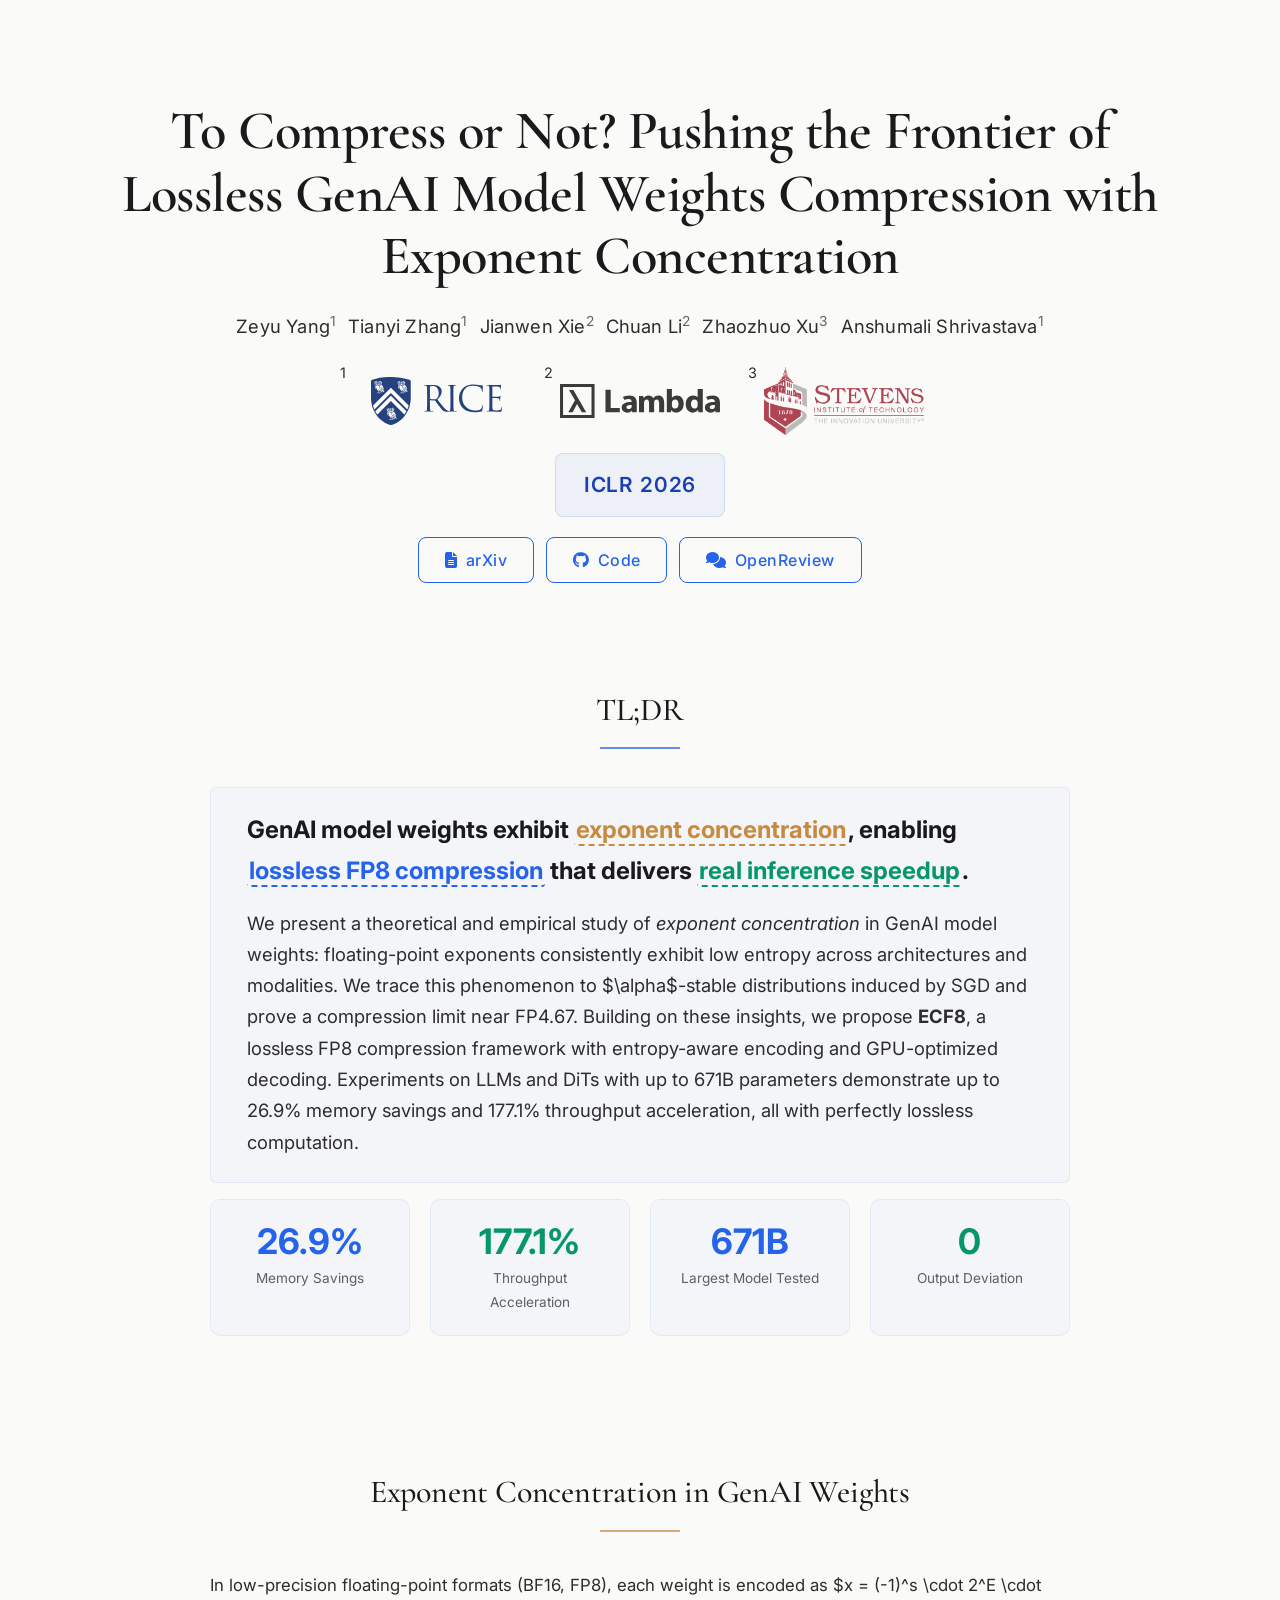
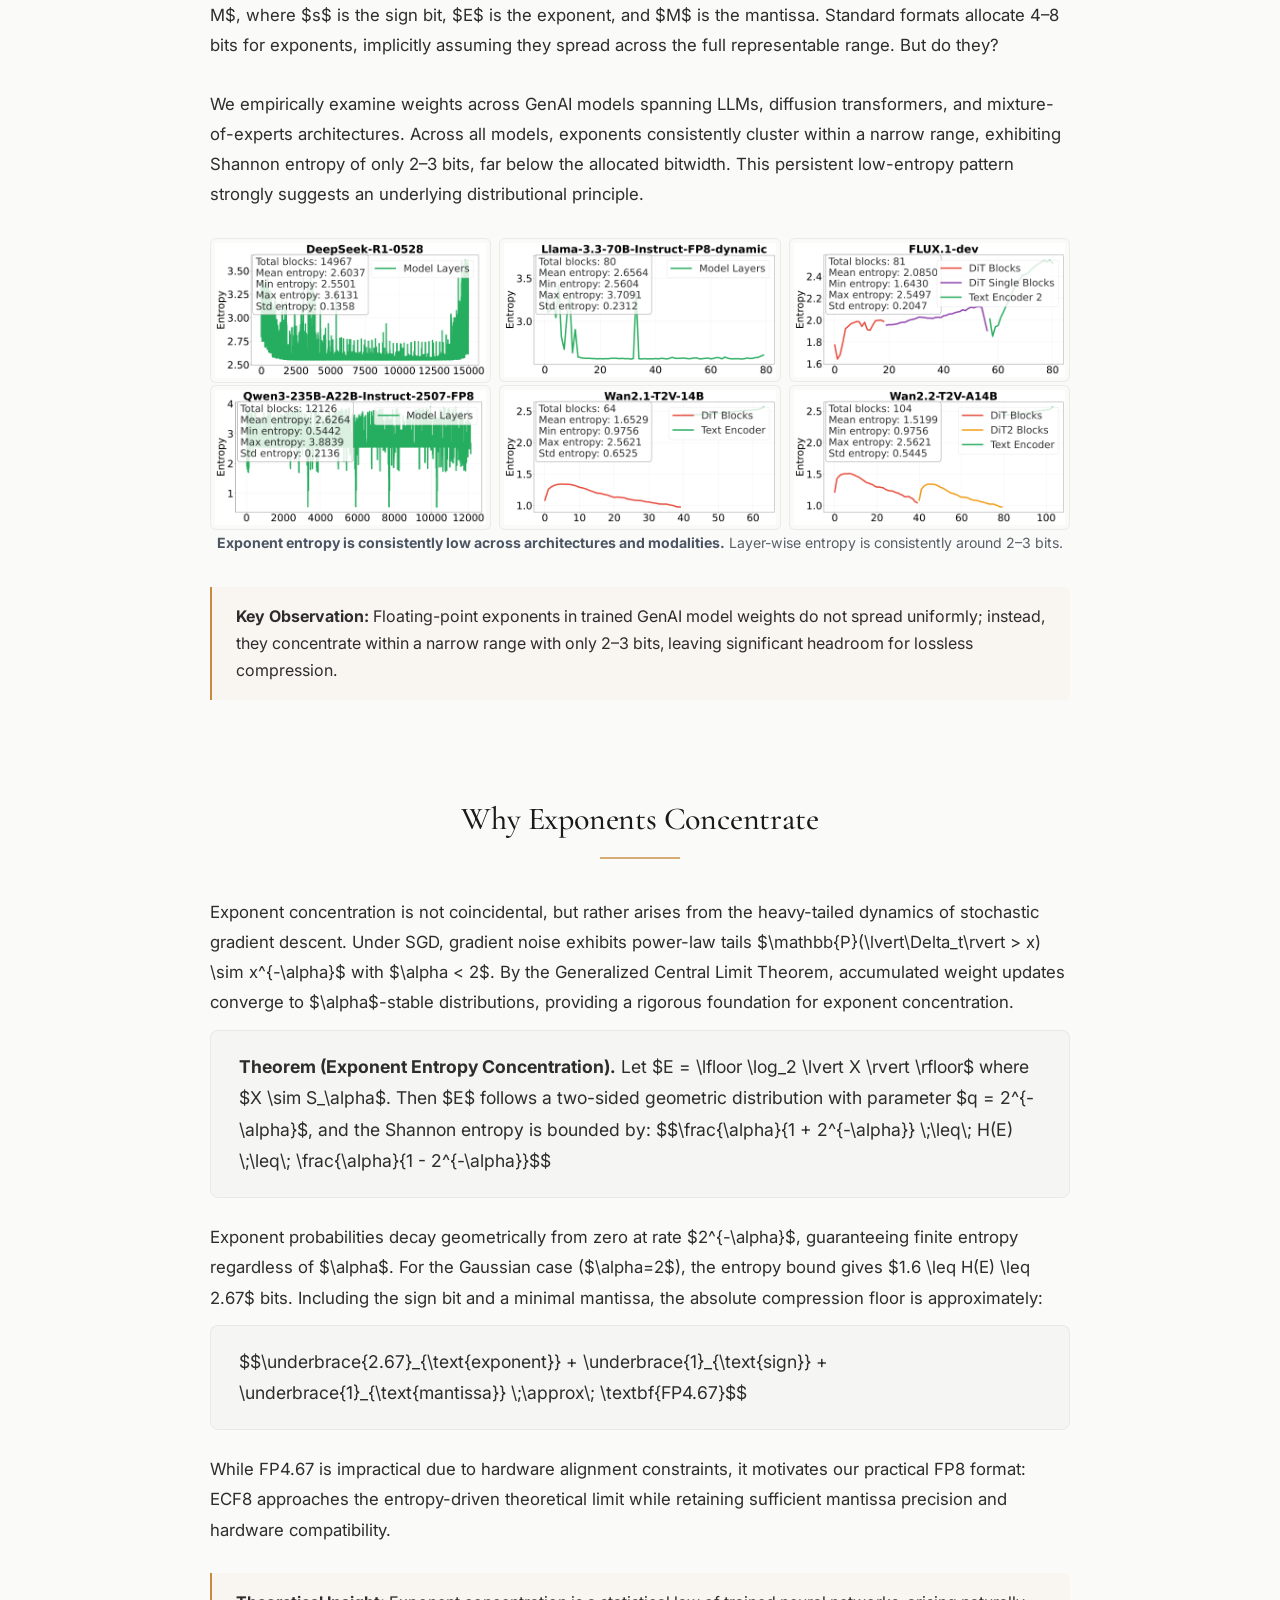
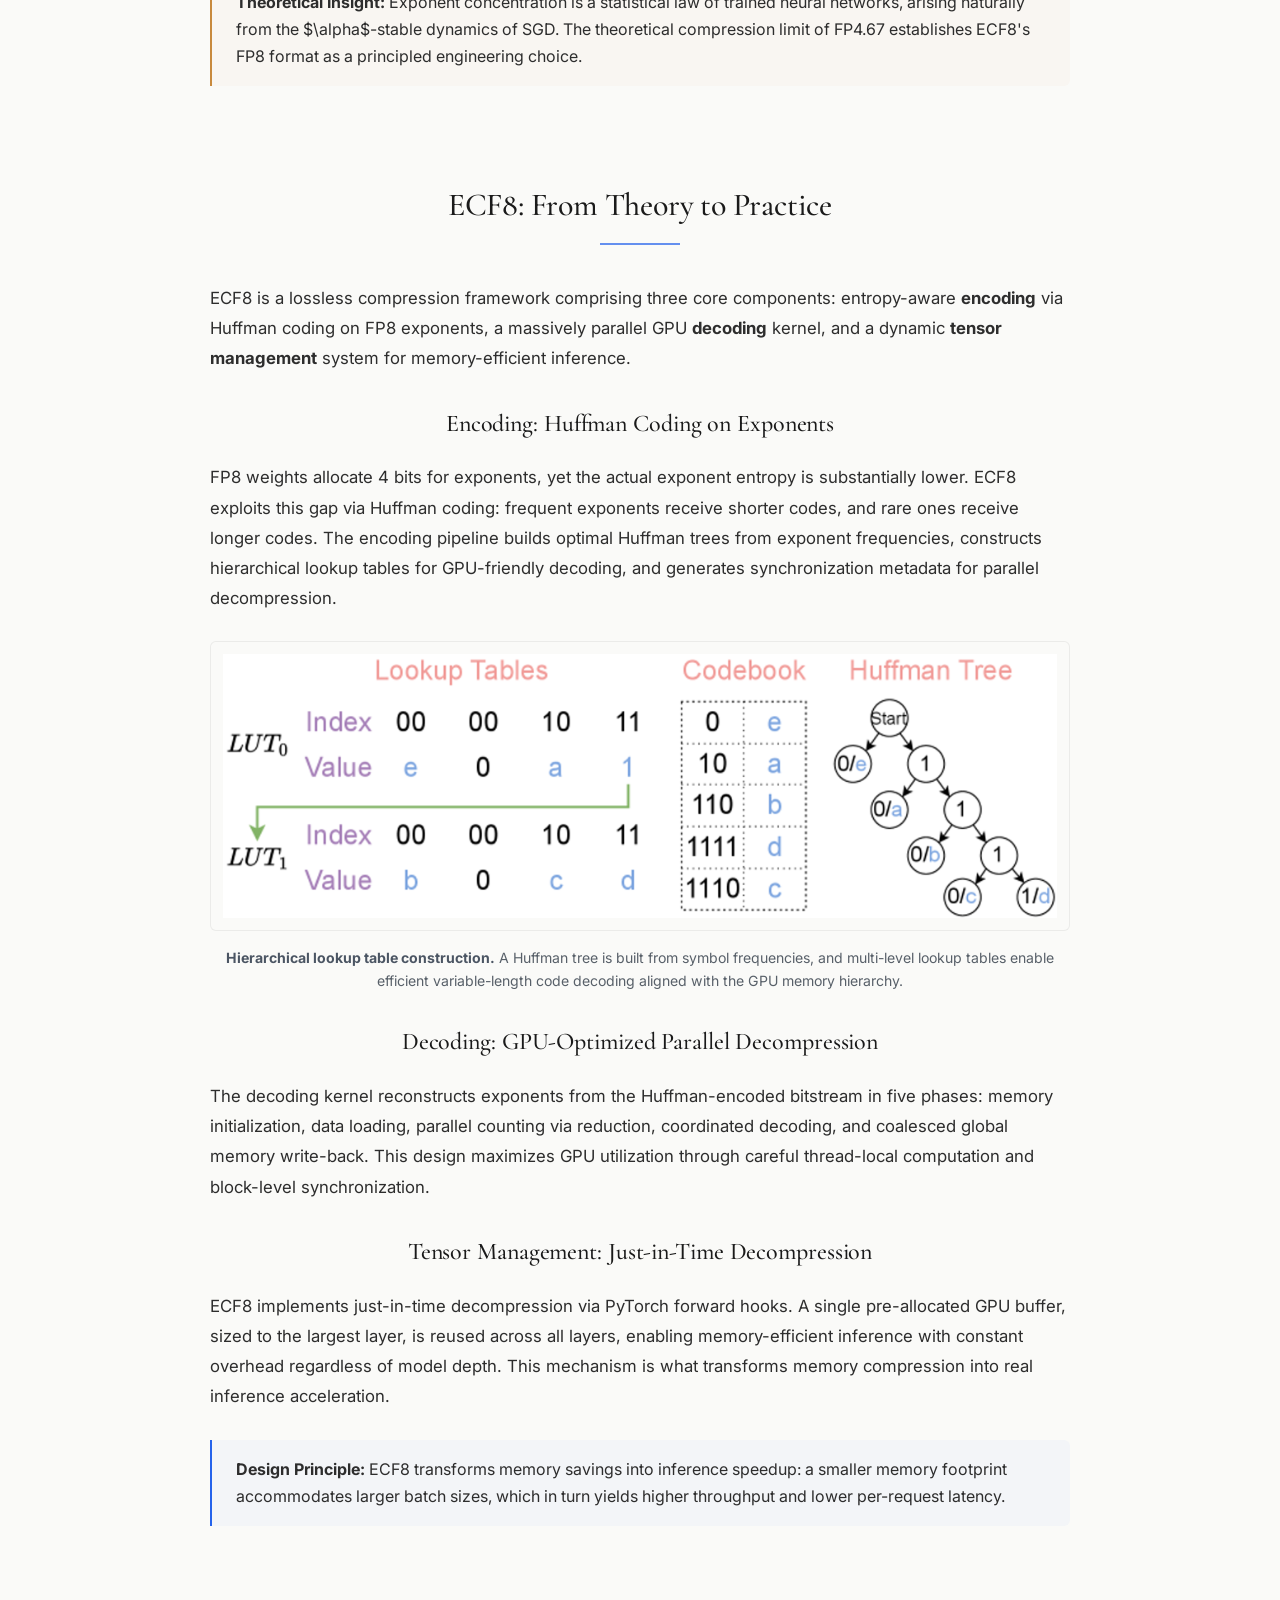
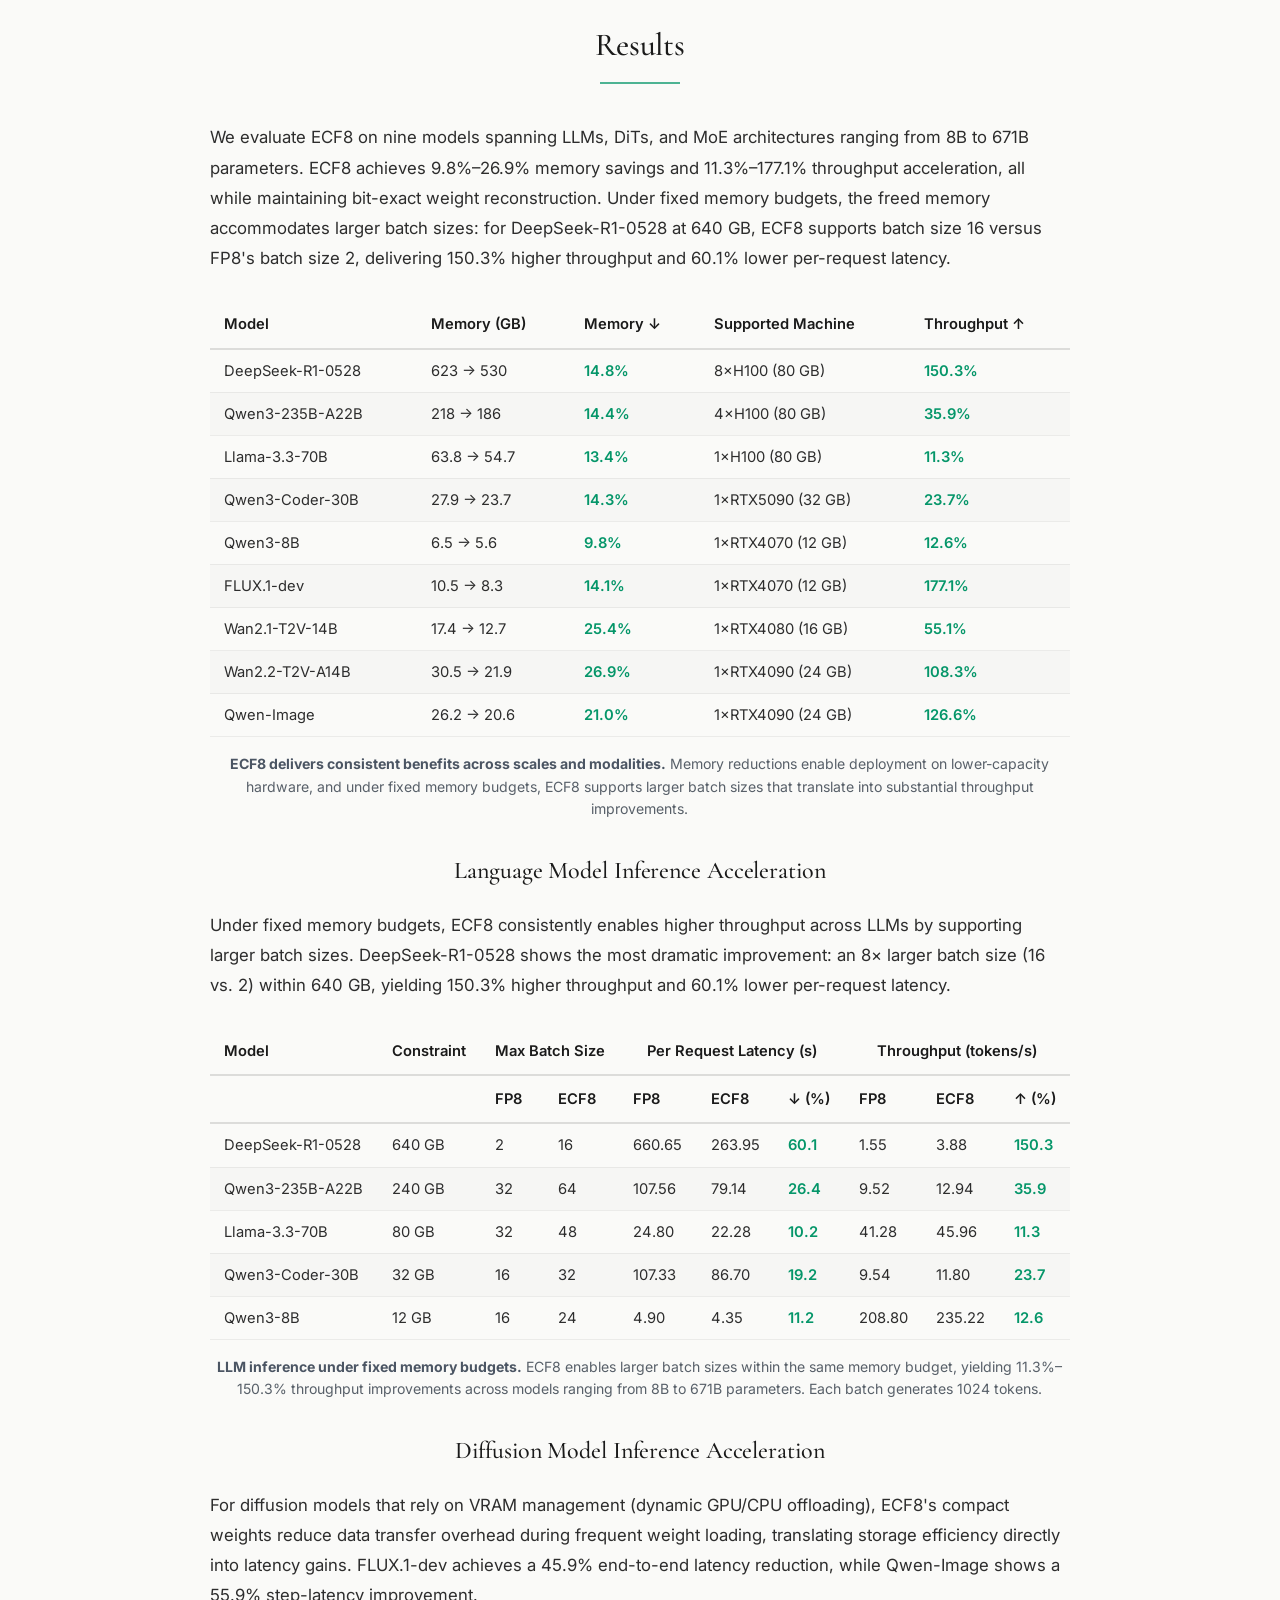
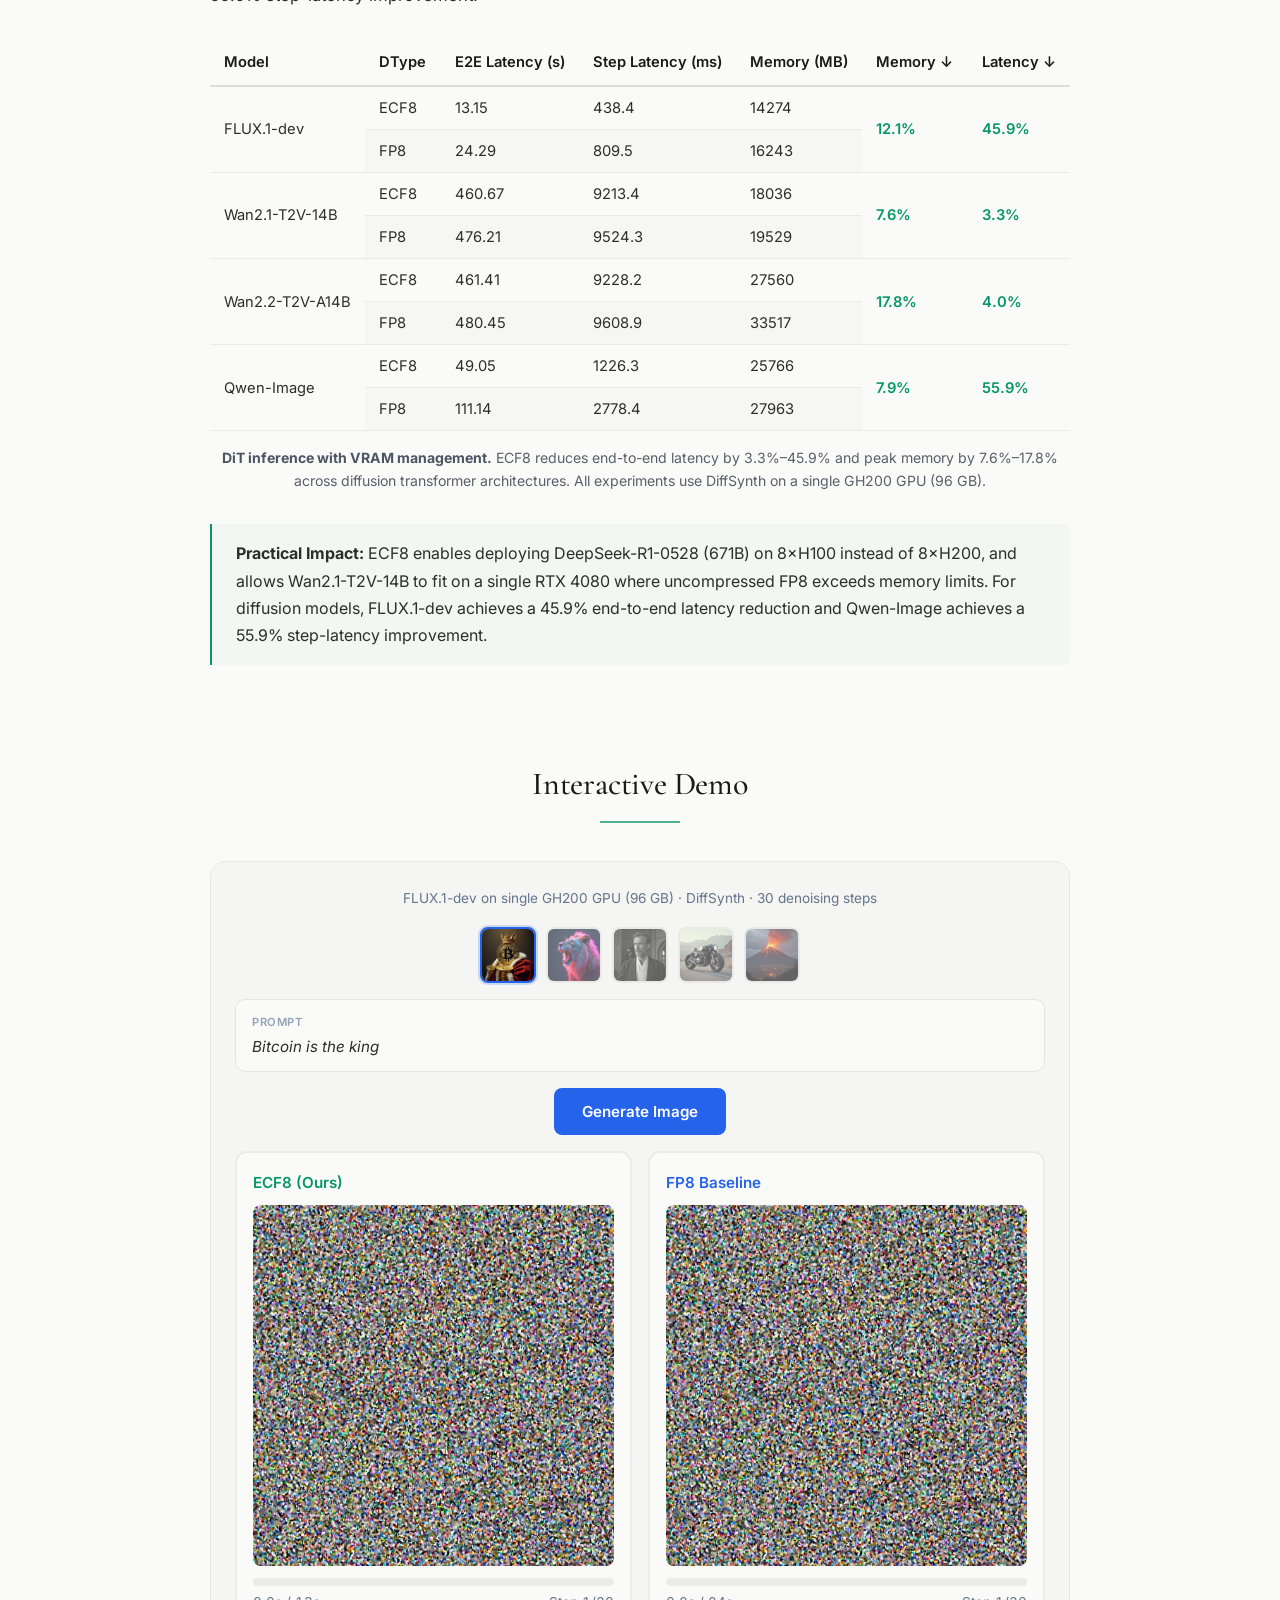
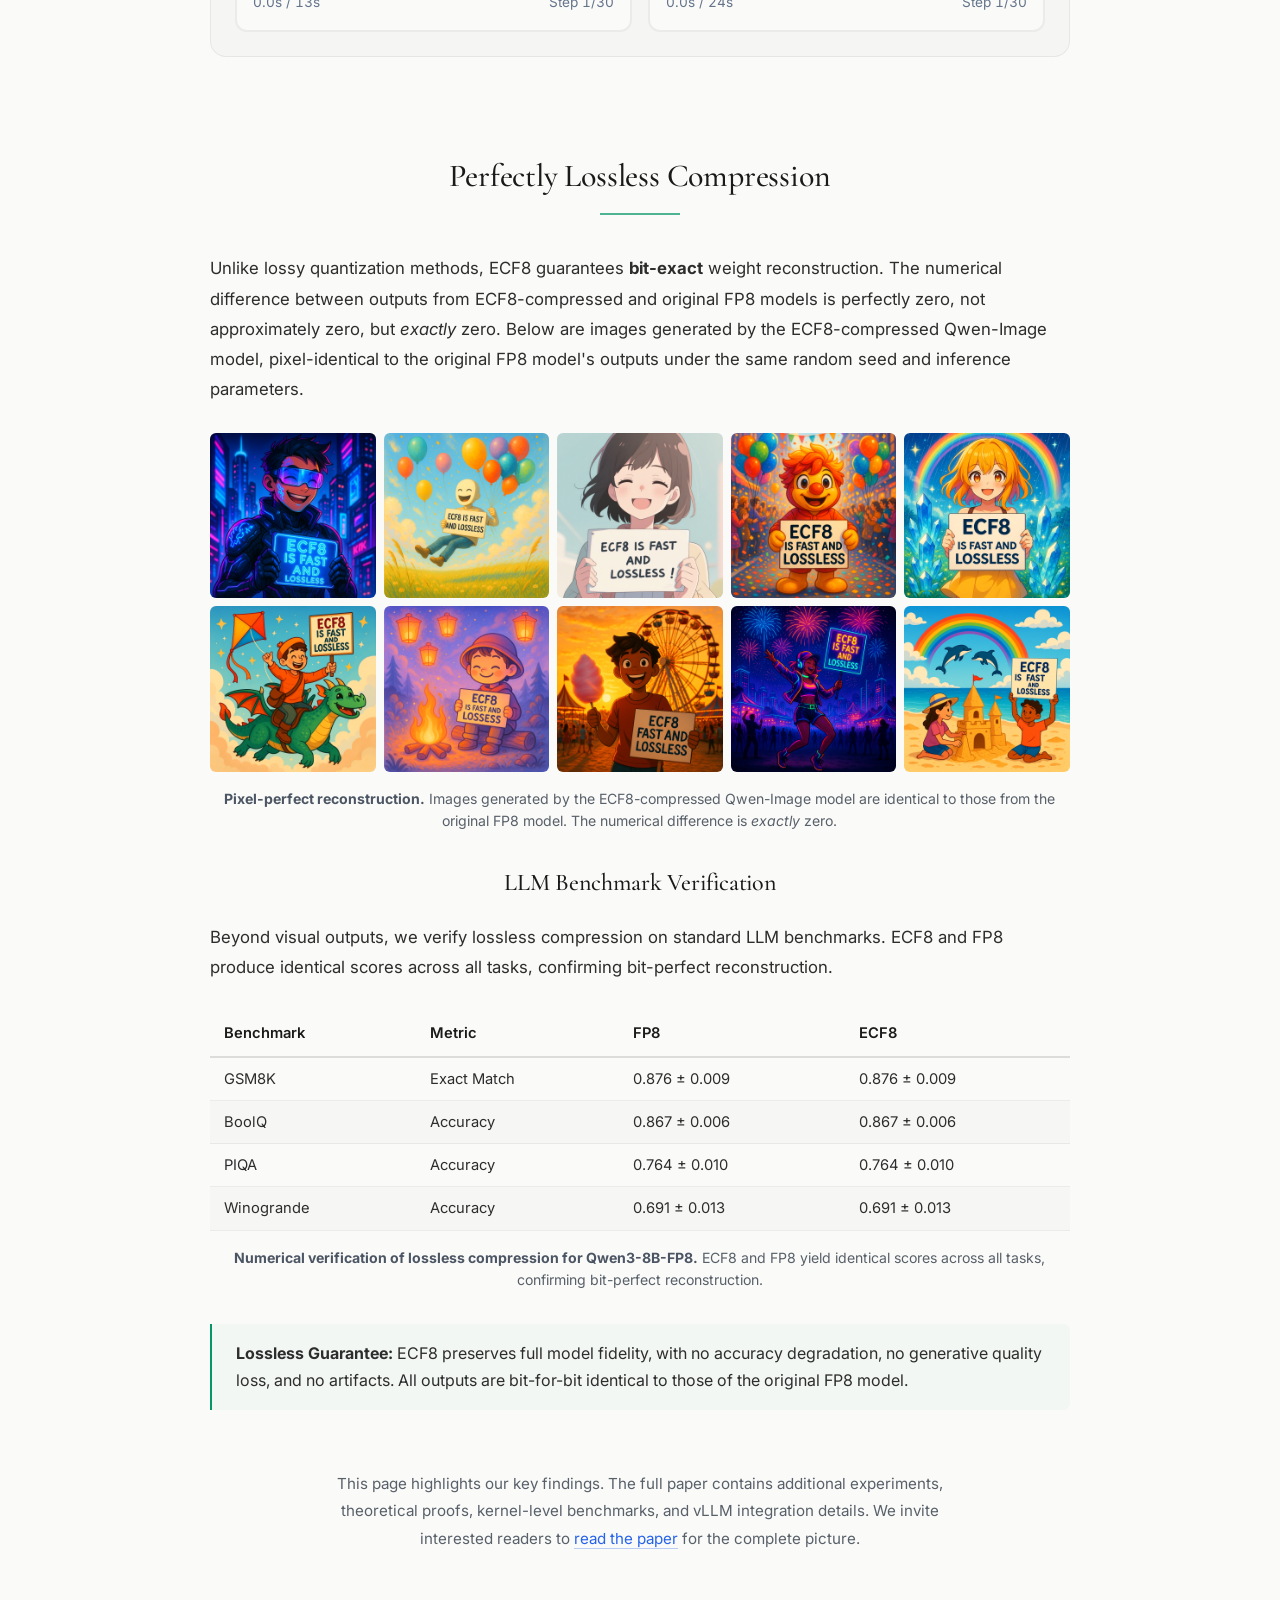
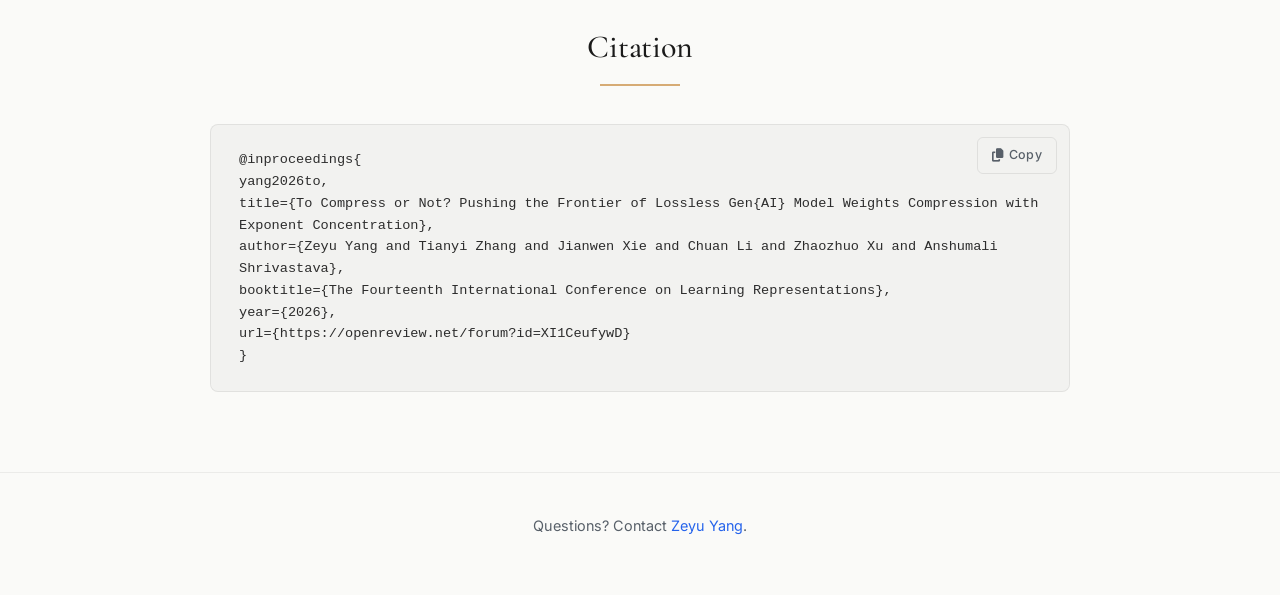
==== docs/index.html @ 2e3abb61 "pages: move site to /docs for branch-based GitHub Pages deploy GitHub Actions is disabled on this ac" ====
<!DOCTYPE html>
<html lang="en">
<head>
    <meta charset="UTF-8">
    <meta name="viewport" content="width=device-width, initial-scale=1.0">
    <meta property="og:title" content="To Compress or Not? Pushing the Frontier of Lossless GenAI Model Weights Compression with Exponent Concentration" />
    <meta property="og:description" content="Up to 26.9% memory savings and 177.1% throughput acceleration for GenAI models with perfectly lossless FP8 compression." />
    <meta name="description" content="ECF8 exploits exponent concentration in trained model weights to achieve lossless FP8 compression with significant memory savings and inference acceleration.">
    <title>To Compress or Not? Pushing the Frontier of Lossless GenAI Model Weights Compression with Exponent Concentration</title>
    <!-- Bootstrap CSS -->
    <link href="https://cdnjs.cloudflare.com/ajax/libs/bootstrap/5.3.2/css/bootstrap.min.css" rel="stylesheet">
    <!-- Font Awesome -->
    <link href="https://cdnjs.cloudflare.com/ajax/libs/font-awesome/6.4.2/css/all.min.css" rel="stylesheet">
    <!-- Google Fonts -->
    <link href="https://fonts.googleapis.com/css2?family=Inter:wght@300;400;500;600;700&family=Cormorant+Garamond:wght@400;500;600;700&display=swap" rel="stylesheet">
    <!-- KaTeX for math rendering -->
    <link rel="stylesheet" href="https://cdnjs.cloudflare.com/ajax/libs/KaTeX/0.16.9/katex.min.css">
    <script src="https://cdnjs.cloudflare.com/ajax/libs/KaTeX/0.16.9/katex.min.js"></script>
    <script src="https://cdnjs.cloudflare.com/ajax/libs/KaTeX/0.16.9/contrib/auto-render.min.js"></script>
    <script>
    document.addEventListener("DOMContentLoaded", function() {
        renderMathInElement(document.body, {
            delimiters: [
                {left: "$$", right: "$$", display: true},
                {left: "\\[", right: "\\]", display: true},
                {left: "$", right: "$", display: false},
                {left: "\\(", right: "\\)", display: false}
            ],
            throwOnError: false,
            strict: false,
            trust: true
        });
    });
    </script>
    <!-- Consolidated CSS -->
    <link href="styles.css" rel="stylesheet">
</head>
<body>

    <!-- Header Section -->
    <header class="header-section" id="overview">
        <div class="container">
            <div class="row">
                <div class="col-lg-11 mx-auto text-center">
                    <h1 class="paper-title">To Compress or Not? Pushing the Frontier of Lossless GenAI Model Weights Compression with Exponent Concentration</h1>
                    <div class="author-line">
                        <span><a href="https://zeyuyang8.github.io/" class="author-link">Zeyu Yang<sup>1</sup></a></span>
                        <span><span class="author-link">Tianyi Zhang<sup>1</sup></span></span>
                        <span><span class="author-link">Jianwen Xie<sup>2</sup></span></span>
                        <span><span class="author-link">Chuan Li<sup>2</sup></span></span>
                        <span><span class="author-link">Zhaozhuo Xu<sup>3</sup></span></span>
                        <span><span class="author-link">Anshumali Shrivastava<sup>1</sup></span></span>
                    </div>

                    <div class="institution-logos">
                        <div class="institution-logo-wrapper">
                            <img src="assets/logos/rice.svg" alt="Rice University" class="institution-logo">
                            <sup>1</sup>
                        </div>
                        <div class="institution-logo-wrapper">
                            <img src="assets/logos/lambda.svg" alt="Lambda" class="institution-logo">
                            <sup>2</sup>
                        </div>
                        <div class="institution-logo-wrapper">
                            <img src="assets/logos/stevens.png" alt="Stevens Institute of Technology" class="institution-logo institution-logo--tall">
                            <sup>3</sup>
                        </div>
                    </div>

                    <div class="venue-badge">ICLR 2026</div>

                    <div class="paper-btn-wrapper">
                        <a href="https://arxiv.org/abs/2510.02676" class="btn paper-btn paper-btn--outline"><i class="fas fa-file-alt me-2"></i>arXiv</a>
                        <a href="https://github.com/zeyuyang8/ecf8" class="btn paper-btn paper-btn--outline"><i class="fab fa-github me-2"></i>Code</a>
                        <a href="https://openreview.net/forum?id=XI1CeufywD" class="btn paper-btn paper-btn--outline"><i class="fas fa-comments me-2"></i>OpenReview</a>
                    </div>
                </div>
            </div>
        </div>
    </header>

    <!-- Main Content -->
    <main class="container">
        <!-- TL;DR Section -->
        <section class="row sec-teal" id="tldr">
            <div class="col-lg-11 mx-auto">
                <h2 class="section-title section-title--flush">TL;DR</h2>
                <div class="tldr-box rounded mb-3">
                    <p class="tldr-headline mb-3">
                        GenAI model weights exhibit
                        <span class="tldr-keyword" data-color="secondary">exponent concentration<span class="keyword-tooltip">Floating-point exponents in trained model weights cluster within a narrow range with only 2&ndash;3 bits, far below the 4&ndash;8 bits allocated by standard formats.</span></span>,
                        enabling
                        <span class="tldr-keyword" data-color="primary">lossless FP8 compression<span class="keyword-tooltip">ECF8 applies Huffman coding to low-entropy exponents with GPU-optimized decoding, achieving bit-exact weight reconstruction with zero quality degradation.</span></span>
                        that delivers
                        <span class="tldr-keyword" data-color="accent">real inference speedup<span class="keyword-tooltip">Up to 26.9% memory savings free GPU memory for larger batch sizes, yielding up to 177.1% throughput acceleration on models with up to 671B parameters.</span></span>.
                    </p>
                    <p class="tldr-abstract mb-0">We present a theoretical and empirical study of <em>exponent concentration</em> in GenAI model weights: floating-point exponents consistently exhibit low entropy across architectures and modalities. We trace this phenomenon to $\alpha$-stable distributions induced by SGD and prove a compression limit near FP4.67. Building on these insights, we propose <strong>ECF8</strong>, a lossless FP8 compression framework with entropy-aware encoding and GPU-optimized decoding. Experiments on LLMs and DiTs with up to 671B parameters demonstrate up to 26.9% memory savings and 177.1% throughput acceleration, all with perfectly lossless computation.</p>
                </div>

                <!-- Key metrics -->
                <div class="metrics-row">
                    <div class="metric-card">
                        <div class="metric-value">26.9%</div>
                        <div class="metric-label">Memory Savings</div>
                    </div>
                    <div class="metric-card">
                        <div class="metric-value metric-value--accent">177.1%</div>
                        <div class="metric-label">Throughput Acceleration</div>
                    </div>
                    <div class="metric-card">
                        <div class="metric-value">671B</div>
                        <div class="metric-label">Largest Model Tested</div>
                    </div>
                    <div class="metric-card">
                        <div class="metric-value metric-value--accent">0</div>
                        <div class="metric-label">Output Deviation</div>
                    </div>
                </div>
            </div>
        </section>

        <!-- Sticky Section Navigation -->
        <nav id="section-nav" class="section-nav">
            <div class="nav-mobile-header">
                <button class="nav-hamburger" id="nav-hamburger" aria-label="Toggle navigation">
                    <span></span><span></span><span></span>
                </button>
                <span class="nav-mobile-title">ECF8</span>
            </div>
            <div class="section-nav-inner">
                <a class="section-nav-link nav-top-link" data-section="overview"><i class="fas fa-arrow-up nav-top-icon"></i> Top</a>
                <span class="section-nav-sep">&middot;</span>
                <a class="section-nav-link nav-color-gold" data-section="sec-phenomenon">Phenomenon</a>
                <span class="section-nav-sep">&middot;</span>
                <a class="section-nav-link nav-color-gold" data-section="sec-theory">Theory</a>
                <span class="section-nav-sep">&middot;</span>
                <a class="section-nav-link nav-color-teal" data-section="sec-method">Method</a>
                <span class="section-nav-sep">&middot;</span>
                <a class="section-nav-link nav-color-blue" data-section="sec-results">Results</a>
                <span class="section-nav-sep">&middot;</span>
                <a class="section-nav-link nav-color-blue" data-section="sec-demo">Demo</a>
                <span class="section-nav-sep">&middot;</span>
                <a class="section-nav-link nav-color-blue" data-section="sec-lossless">Lossless</a>
            </div>
        </nav>

        <div class="sidebar-content-area">

            <!-- Section 1: Exponent Concentration Phenomenon -->
            <section id="sec-phenomenon" class="sec-gold">
                <div class="row">
                    <div class="col-lg-11 mx-auto">
                        <h2 class="section-title">Exponent Concentration in GenAI Weights</h2>

                        <p class="body-text">
                            In low-precision floating-point formats (BF16, FP8), each weight is encoded as $x = (-1)^s \cdot 2^E \cdot M$, where $s$ is the sign bit, $E$ is the exponent, and $M$ is the mantissa. Standard formats allocate 4&ndash;8 bits for exponents, implicitly assuming they spread across the full representable range. But do they?
                        </p>

                        <p class="body-text">
                            We empirically examine weights across GenAI models spanning LLMs, diffusion transformers, and mixture-of-experts architectures. Across all models, exponents consistently cluster within a narrow range, exhibiting Shannon entropy of only 2&ndash;3 bits, far below the allocated bitwidth. This persistent low-entropy pattern strongly suggests an underlying distributional principle.
                        </p>

                        <div class="section-figure-row section-figure--wide section-figure--framed tight">
                            <div class="section-figure-col">
                                <img src="assets/figures/entropy_dsr1.png" alt="Entropy analysis for DeepSeek-R1" loading="lazy">
                            </div>
                            <div class="section-figure-col">
                                <img src="assets/figures/entropy_llama3.3.png" alt="Entropy analysis for Llama 3.3" loading="lazy">
                            </div>
                            <div class="section-figure-col">
                                <img src="assets/figures/entropy_flux.png" alt="Entropy analysis for FLUX.1" loading="lazy">
                            </div>
                        </div>
                        <div class="section-figure-row section-figure--wide section-figure--framed tight">
                            <div class="section-figure-col">
                                <img src="assets/figures/entropy_qwen3-235b.png" alt="Entropy analysis for Qwen3-235B" loading="lazy">
                            </div>
                            <div class="section-figure-col">
                                <img src="assets/figures/entropy_wan2.1.png" alt="Entropy analysis for Wan2.1" loading="lazy">
                            </div>
                            <div class="section-figure-col">
                                <img src="assets/figures/entropy_wan2.2.png" alt="Entropy analysis for Wan2.2" loading="lazy">
                            </div>
                        </div>
                        <p class="section-caption">
                            <strong>Exponent entropy is consistently low across architectures and modalities.</strong> Layer-wise entropy is consistently around 2&ndash;3 bits.
                        </p>

                        <div class="callout callout--gold">
                            <p>
                                <strong>Key Observation:</strong> Floating-point exponents in trained GenAI model weights do not spread uniformly; instead, they concentrate within a narrow range with only 2&ndash;3 bits, leaving significant headroom for lossless compression.
                            </p>
                        </div>
                    </div>
                </div>
            </section>

            <hr class="section-divider">

            <!-- Section 2: Theoretical Foundation -->
            <section id="sec-theory" class="sec-gold">
                <div class="row">
                    <div class="col-lg-11 mx-auto">
                        <h2 class="section-title">Why Exponents Concentrate</h2>

                        <p class="body-text">
                            Exponent concentration is not coincidental, but rather arises from the heavy-tailed dynamics of stochastic gradient descent. Under SGD, gradient noise exhibits power-law tails $\mathbb{P}(\lvert\Delta_t\rvert > x) \sim x^{-\alpha}$ with $\alpha < 2$. By the Generalized Central Limit Theorem, accumulated weight updates converge to $\alpha$-stable distributions, providing a rigorous foundation for exponent concentration.
                        </p>

                        <div class="math-block"><strong>Theorem (Exponent Entropy Concentration).</strong> Let $E = \lfloor \log_2 \lvert X \rvert \rfloor$ where $X \sim S_\alpha$. Then $E$ follows a two-sided geometric distribution with parameter $q = 2^{-\alpha}$, and the Shannon entropy is bounded by:
                            $$\frac{\alpha}{1 + 2^{-\alpha}} \;\leq\; H(E) \;\leq\; \frac{\alpha}{1 - 2^{-\alpha}}$$
                        </div>

                        <p class="body-text">
                            Exponent probabilities decay geometrically from zero at rate $2^{-\alpha}$, guaranteeing finite entropy regardless of $\alpha$. For the Gaussian case ($\alpha=2$), the entropy bound gives $1.6 \leq H(E) \leq 2.67$ bits. Including the sign bit and a minimal mantissa, the absolute compression floor is approximately:
                        </p>

                        <div class="math-block">
                            $$\underbrace{2.67}_{\text{exponent}} + \underbrace{1}_{\text{sign}} + \underbrace{1}_{\text{mantissa}} \;\approx\; \textbf{FP4.67}$$
                        </div>

                        <p class="body-text">
                            While FP4.67 is impractical due to hardware alignment constraints, it motivates our practical FP8 format: ECF8 approaches the entropy-driven theoretical limit while retaining sufficient mantissa precision and hardware compatibility.
                        </p>

                        <div class="callout callout--gold">
                            <p>
                                <strong>Theoretical Insight:</strong> Exponent concentration is a statistical law of trained neural networks, arising naturally from the $\alpha$-stable dynamics of SGD. The theoretical compression limit of FP4.67 establishes ECF8's FP8 format as a principled engineering choice.
                            </p>
                        </div>
                    </div>
                </div>
            </section>

            <hr class="section-divider">

            <!-- Section 3: ECF8 Method -->
            <section id="sec-method" class="sec-teal">
                <div class="row">
                    <div class="col-lg-11 mx-auto">
                        <h2 class="section-title">ECF8: From Theory to Practice</h2>

                        <p class="body-text">
                            ECF8 is a lossless compression framework comprising three core components: entropy-aware <strong>encoding</strong> via Huffman coding on FP8 exponents, a massively parallel GPU <strong>decoding</strong> kernel, and a dynamic <strong>tensor management</strong> system for memory-efficient inference.
                        </p>

                        <h3 class="subsection-title">Encoding: Huffman Coding on Exponents</h3>

                        <p class="body-text">
                            FP8 weights allocate 4 bits for exponents, yet the actual exponent entropy is substantially lower. ECF8 exploits this gap via Huffman coding: frequent exponents receive shorter codes, and rare ones receive longer codes. The encoding pipeline builds optimal Huffman trees from exponent frequencies, constructs hierarchical lookup tables for GPU-friendly decoding, and generates synchronization metadata for parallel decompression.
                        </p>

                        <div class="section-figure section-figure--wide section-figure--framed">
                            <img src="assets/figures/lookup_table.png" alt="Hierarchical lookup table construction for Huffman decoding" loading="lazy">
                        </div>
                        <p class="section-caption">
                            <strong>Hierarchical lookup table construction.</strong> A Huffman tree is built from symbol frequencies, and multi-level lookup tables enable efficient variable-length code decoding aligned with the GPU memory hierarchy.
                        </p>

                        <h3 class="subsection-title">Decoding: GPU-Optimized Parallel Decompression</h3>

                        <p class="body-text">
                            The decoding kernel reconstructs exponents from the Huffman-encoded bitstream in five phases: memory initialization, data loading, parallel counting via reduction, coordinated decoding, and coalesced global memory write-back. This design maximizes GPU utilization through careful thread-local computation and block-level synchronization.
                        </p>

                        <h3 class="subsection-title">Tensor Management: Just-in-Time Decompression</h3>

                        <p class="body-text">
                            ECF8 implements just-in-time decompression via PyTorch forward hooks. A single pre-allocated GPU buffer, sized to the largest layer, is reused across all layers, enabling memory-efficient inference with constant overhead regardless of model depth. This mechanism is what transforms memory compression into real inference acceleration.
                        </p>

                        <div class="callout callout--teal">
                            <p>
                                <strong>Design Principle:</strong> ECF8 transforms memory savings into inference speedup: a smaller memory footprint accommodates larger batch sizes, which in turn yields higher throughput and lower per-request latency.
                            </p>
                        </div>
                    </div>
                </div>
            </section>

            <hr class="section-divider">

            <!-- Section 4: Results -->
            <section id="sec-results" class="sec-blue">
                <div class="row">
                    <div class="col-lg-11 mx-auto">
                        <h2 class="section-title">Results</h2>

                        <p class="body-text">
                            We evaluate ECF8 on nine models spanning LLMs, DiTs, and MoE architectures ranging from 8B to 671B parameters. ECF8 achieves 9.8%&ndash;26.9% memory savings and 11.3%&ndash;177.1% throughput acceleration, all while maintaining bit-exact weight reconstruction. Under fixed memory budgets, the freed memory accommodates larger batch sizes: for DeepSeek-R1-0528 at 640 GB, ECF8 supports batch size 16 versus FP8's batch size 2, delivering 150.3% higher throughput and 60.1% lower per-request latency.
                        </p>

                        <div class="results-table-wrapper">
                            <table class="results-table">
                                <thead>
                                    <tr>
                                        <th>Model</th>
                                        <th>Memory (GB)</th>
                                        <th>Memory &darr;</th>
                                        <th>Supported Machine</th>
                                        <th>Throughput &uarr;</th>
                                    </tr>
                                </thead>
                                <tbody>
                                    <tr>
                                        <td>DeepSeek-R1-0528</td>
                                        <td>623 &rarr; 530</td>
                                        <td class="highlight-cell">14.8%</td>
                                        <td>8&times;H100 (80 GB)</td>
                                        <td class="highlight-cell">150.3%</td>
                                    </tr>
                                    <tr>
                                        <td>Qwen3-235B-A22B</td>
                                        <td>218 &rarr; 186</td>
                                        <td class="highlight-cell">14.4%</td>
                                        <td>4&times;H100 (80 GB)</td>
                                        <td class="highlight-cell">35.9%</td>
                                    </tr>
                                    <tr>
                                        <td>Llama-3.3-70B</td>
                                        <td>63.8 &rarr; 54.7</td>
                                        <td class="highlight-cell">13.4%</td>
                                        <td>1&times;H100 (80 GB)</td>
                                        <td class="highlight-cell">11.3%</td>
                                    </tr>
                                    <tr>
                                        <td>Qwen3-Coder-30B</td>
                                        <td>27.9 &rarr; 23.7</td>
                                        <td class="highlight-cell">14.3%</td>
                                        <td>1&times;RTX5090 (32 GB)</td>
                                        <td class="highlight-cell">23.7%</td>
                                    </tr>
                                    <tr>
                                        <td>Qwen3-8B</td>
                                        <td>6.5 &rarr; 5.6</td>
                                        <td class="highlight-cell">9.8%</td>
                                        <td>1&times;RTX4070 (12 GB)</td>
                                        <td class="highlight-cell">12.6%</td>
                                    </tr>
                                    <tr>
                                        <td>FLUX.1-dev</td>
                                        <td>10.5 &rarr; 8.3</td>
                                        <td class="highlight-cell">14.1%</td>
                                        <td>1&times;RTX4070 (12 GB)</td>
                                        <td class="highlight-cell">177.1%</td>
                                    </tr>
                                    <tr>
                                        <td>Wan2.1-T2V-14B</td>
                                        <td>17.4 &rarr; 12.7</td>
                                        <td class="highlight-cell">25.4%</td>
                                        <td>1&times;RTX4080 (16 GB)</td>
                                        <td class="highlight-cell">55.1%</td>
                                    </tr>
                                    <tr>
                                        <td>Wan2.2-T2V-A14B</td>
                                        <td>30.5 &rarr; 21.9</td>
                                        <td class="highlight-cell">26.9%</td>
                                        <td>1&times;RTX4090 (24 GB)</td>
                                        <td class="highlight-cell">108.3%</td>
                                    </tr>
                                    <tr>
                                        <td>Qwen-Image</td>
                                        <td>26.2 &rarr; 20.6</td>
                                        <td class="highlight-cell">21.0%</td>
                                        <td>1&times;RTX4090 (24 GB)</td>
                                        <td class="highlight-cell">126.6%</td>
                                    </tr>
                                </tbody>
                            </table>
                        </div>
                        <p class="section-caption">
                            <strong>ECF8 delivers consistent benefits across scales and modalities.</strong> Memory reductions enable deployment on lower-capacity hardware, and under fixed memory budgets, ECF8 supports larger batch sizes that translate into substantial throughput improvements.
                        </p>

                        <h3 class="subsection-title">Language Model Inference Acceleration</h3>

                        <p class="body-text">
                            Under fixed memory budgets, ECF8 consistently enables higher throughput across LLMs by supporting larger batch sizes. DeepSeek-R1-0528 shows the most dramatic improvement: an 8&times; larger batch size (16 vs. 2) within 640 GB, yielding 150.3% higher throughput and 60.1% lower per-request latency.
                        </p>

                        <div class="results-table-wrapper">
                            <table class="results-table">
                                <thead>
                                    <tr>
                                        <th>Model</th>
                                        <th>Constraint</th>
                                        <th colspan="2" class="text-center">Max Batch Size</th>
                                        <th colspan="3" class="text-center">Per Request Latency (s)</th>
                                        <th colspan="3" class="text-center">Throughput (tokens/s)</th>
                                    </tr>
                                    <tr>
                                        <th></th>
                                        <th></th>
                                        <th>FP8</th>
                                        <th>ECF8</th>
                                        <th>FP8</th>
                                        <th>ECF8</th>
                                        <th>&darr; (%)</th>
                                        <th>FP8</th>
                                        <th>ECF8</th>
                                        <th>&uarr; (%)</th>
                                    </tr>
                                </thead>
                                <tbody>
                                    <tr>
                                        <td>DeepSeek-R1-0528</td>
                                        <td>640 GB</td>
                                        <td>2</td>
                                        <td>16</td>
                                        <td>660.65</td>
                                        <td>263.95</td>
                                        <td class="highlight-cell">60.1</td>
                                        <td>1.55</td>
                                        <td>3.88</td>
                                        <td class="highlight-cell">150.3</td>
                                    </tr>
                                    <tr>
                                        <td>Qwen3-235B-A22B</td>
                                        <td>240 GB</td>
                                        <td>32</td>
                                        <td>64</td>
                                        <td>107.56</td>
                                        <td>79.14</td>
                                        <td class="highlight-cell">26.4</td>
                                        <td>9.52</td>
                                        <td>12.94</td>
                                        <td class="highlight-cell">35.9</td>
                                    </tr>
                                    <tr>
                                        <td>Llama-3.3-70B</td>
                                        <td>80 GB</td>
                                        <td>32</td>
                                        <td>48</td>
                                        <td>24.80</td>
                                        <td>22.28</td>
                                        <td class="highlight-cell">10.2</td>
                                        <td>41.28</td>
                                        <td>45.96</td>
                                        <td class="highlight-cell">11.3</td>
                                    </tr>
                                    <tr>
                                        <td>Qwen3-Coder-30B</td>
                                        <td>32 GB</td>
                                        <td>16</td>
                                        <td>32</td>
                                        <td>107.33</td>
                                        <td>86.70</td>
                                        <td class="highlight-cell">19.2</td>
                                        <td>9.54</td>
                                        <td>11.80</td>
                                        <td class="highlight-cell">23.7</td>
                                    </tr>
                                    <tr>
                                        <td>Qwen3-8B</td>
                                        <td>12 GB</td>
                                        <td>16</td>
                                        <td>24</td>
                                        <td>4.90</td>
                                        <td>4.35</td>
                                        <td class="highlight-cell">11.2</td>
                                        <td>208.80</td>
                                        <td>235.22</td>
                                        <td class="highlight-cell">12.6</td>
                                    </tr>
                                </tbody>
                            </table>
                        </div>
                        <p class="section-caption">
                            <strong>LLM inference under fixed memory budgets.</strong> ECF8 enables larger batch sizes within the same memory budget, yielding 11.3%&ndash;150.3% throughput improvements across models ranging from 8B to 671B parameters. Each batch generates 1024 tokens.
                        </p>

                        <h3 class="subsection-title">Diffusion Model Inference Acceleration</h3>

                        <p class="body-text">
                            For diffusion models that rely on VRAM management (dynamic GPU/CPU offloading), ECF8's compact weights reduce data transfer overhead during frequent weight loading, translating storage efficiency directly into latency gains. FLUX.1-dev achieves a 45.9% end-to-end latency reduction, while Qwen-Image shows a 55.9% step-latency improvement.
                        </p>

                        <div class="results-table-wrapper">
                            <table class="results-table">
                                <thead>
                                    <tr>
                                        <th>Model</th>
                                        <th>DType</th>
                                        <th>E2E Latency (s)</th>
                                        <th>Step Latency (ms)</th>
                                        <th>Memory (MB)</th>
                                        <th>Memory &darr;</th>
                                        <th>Latency &darr;</th>
                                    </tr>
                                </thead>
                                <tbody>
                                    <tr>
                                        <td rowspan="2">FLUX.1-dev</td>
                                        <td>ECF8</td>
                                        <td>13.15</td>
                                        <td>438.4</td>
                                        <td>14274</td>
                                        <td class="highlight-cell" rowspan="2">12.1%</td>
                                        <td class="highlight-cell" rowspan="2">45.9%</td>
                                    </tr>
                                    <tr>
                                        <td>FP8</td>
                                        <td>24.29</td>
                                        <td>809.5</td>
                                        <td>16243</td>
                                    </tr>
                                    <tr>
                                        <td rowspan="2">Wan2.1-T2V-14B</td>
                                        <td>ECF8</td>
                                        <td>460.67</td>
                                        <td>9213.4</td>
                                        <td>18036</td>
                                        <td class="highlight-cell" rowspan="2">7.6%</td>
                                        <td class="highlight-cell" rowspan="2">3.3%</td>
                                    </tr>
                                    <tr>
                                        <td>FP8</td>
                                        <td>476.21</td>
                                        <td>9524.3</td>
                                        <td>19529</td>
                                    </tr>
                                    <tr>
                                        <td rowspan="2">Wan2.2-T2V-A14B</td>
                                        <td>ECF8</td>
                                        <td>461.41</td>
                                        <td>9228.2</td>
                                        <td>27560</td>
                                        <td class="highlight-cell" rowspan="2">17.8%</td>
                                        <td class="highlight-cell" rowspan="2">4.0%</td>
                                    </tr>
                                    <tr>
                                        <td>FP8</td>
                                        <td>480.45</td>
                                        <td>9608.9</td>
                                        <td>33517</td>
                                    </tr>
                                    <tr>
                                        <td rowspan="2">Qwen-Image</td>
                                        <td>ECF8</td>
                                        <td>49.05</td>
                                        <td>1226.3</td>
                                        <td>25766</td>
                                        <td class="highlight-cell" rowspan="2">7.9%</td>
                                        <td class="highlight-cell" rowspan="2">55.9%</td>
                                    </tr>
                                    <tr>
                                        <td>FP8</td>
                                        <td>111.14</td>
                                        <td>2778.4</td>
                                        <td>27963</td>
                                    </tr>
                                </tbody>
                            </table>
                        </div>
                        <p class="section-caption">
                            <strong>DiT inference with VRAM management.</strong> ECF8 reduces end-to-end latency by 3.3%&ndash;45.9% and peak memory by 7.6%&ndash;17.8% across diffusion transformer architectures. All experiments use DiffSynth on a single GH200 GPU (96 GB).
                        </p>

                        <div class="callout callout--blue">
                            <p>
                                <strong>Practical Impact:</strong> ECF8 enables deploying DeepSeek-R1-0528 (671B) on 8&times;H100 instead of 8&times;H200, and allows Wan2.1-T2V-14B to fit on a single RTX 4080 where uncompressed FP8 exceeds memory limits. For diffusion models, FLUX.1-dev achieves a 45.9% end-to-end latency reduction and Qwen-Image achieves a 55.9% step-latency improvement.
                            </p>
                        </div>
                    </div>
                </div>
            </section>

            <hr class="section-divider">

            <!-- Section 5: Interactive Demo -->
            <section id="sec-demo" class="sec-blue">
                <div class="row">
                    <div class="col-lg-11 mx-auto">
                        <h2 class="section-title">Interactive Demo</h2>
                        <div class="ecf8-demo-wrapper">
                            <div class="ecf8-demo-header">
                                <p class="ecf8-demo-subtitle">FLUX.1-dev on single GH200 GPU (96 GB) &middot; DiffSynth &middot; 30 denoising steps</p>
                                <div class="ecf8-thumb-row">
                                    <img class="ecf8-thumb active" src="assets/figures/seed2025-original/0.png" data-idx="0" alt="Sample 1">
                                    <img class="ecf8-thumb" src="assets/figures/seed2025-original/1.png" data-idx="1" alt="Sample 2">
                                    <img class="ecf8-thumb" src="assets/figures/seed2025-original/2.png" data-idx="2" alt="Sample 3">
                                    <img class="ecf8-thumb" src="assets/figures/seed2025-original/3.png" data-idx="3" alt="Sample 4">
                                    <img class="ecf8-thumb" src="assets/figures/seed2025-original/4.png" data-idx="4" alt="Sample 5">
                                </div>
                            </div>

                            <!-- Prompt display -->
                            <div class="ecf8-prompt-display">
                                <span class="ecf8-prompt-label">Prompt</span>
                                <p class="ecf8-prompt-text" id="ecf8-prompt-text">Bitcoin is the king</p>
                            </div>

                            <!-- Generate button -->
                            <div class="ecf8-generate-row">
                                <button class="ecf8-demo-btn" id="ecf8GenBtn">Generate Image</button>
                            </div>

                            <!-- Side-by-side panels -->
                            <div class="ecf8-panels">
                                <div class="ecf8-panel" id="ecf8-panel-ecf8">
                                    <div class="ecf8-panel-header">
                                        <span class="ecf8-panel-label ecf8">ECF8 (Ours)</span>
                                        <span class="ecf8-badge ecf8" id="ecf8-badge-ecf8">13s</span>
                                    </div>
                                    <div class="ecf8-image-box">
                                        <video class="ecf8-denoise-frame" id="ecf8-frame-ecf8"
                                               muted playsinline preload="auto" aria-label="ECF8 denoising">
                                            <source src="assets/figures/seed2025-original/sample_0.mp4" type="video/mp4">
                                            <source src="assets/figures/seed2025-original/sample_0.webm" type="video/webm">
                                        </video>
                                    </div>
                                    <div class="ecf8-progress-wrap">
                                        <div class="ecf8-progress-bar-bg"><div class="ecf8-progress-bar ecf8" id="ecf8-bar-ecf8"></div></div>
                                        <div class="ecf8-progress-info"><span id="ecf8-time-ecf8">0.0s / 13s</span><span id="ecf8-step-ecf8">Step 1/30</span></div>
                                    </div>
                                </div>
                                <div class="ecf8-panel" id="ecf8-panel-fp8">
                                    <div class="ecf8-panel-header">
                                        <span class="ecf8-panel-label fp8">FP8 Baseline</span>
                                        <span class="ecf8-badge fp8" id="ecf8-badge-fp8">24s</span>
                                    </div>
                                    <div class="ecf8-image-box">
                                        <video class="ecf8-denoise-frame" id="ecf8-frame-fp8"
                                               muted playsinline preload="auto" aria-label="FP8 denoising">
                                            <source src="assets/figures/seed2025-original/sample_0.mp4" type="video/mp4">
                                            <source src="assets/figures/seed2025-original/sample_0.webm" type="video/webm">
                                        </video>
                                    </div>
                                    <div class="ecf8-progress-wrap">
                                        <div class="ecf8-progress-bar-bg"><div class="ecf8-progress-bar fp8" id="ecf8-bar-fp8"></div></div>
                                        <div class="ecf8-progress-info"><span id="ecf8-time-fp8">0.0s / 24s</span><span id="ecf8-step-fp8">Step 1/30</span></div>
                                    </div>
                                </div>
                            </div>

                            <div class="ecf8-result-banner" id="ecf8-result"><strong>Pixel-identical outputs.</strong> ECF8 finished in 13s, <strong>45.9% faster</strong> than FP8 (24s), with bit-for-bit identical results.</div>
                        </div>
                    </div>
                </div>
            </section>

            <hr class="section-divider">

            <!-- Section 6: Lossless Verification -->
            <section id="sec-lossless" class="sec-blue">
                <div class="row">
                    <div class="col-lg-11 mx-auto">
                        <h2 class="section-title">Perfectly Lossless Compression</h2>

                        <p class="body-text">
                            Unlike lossy quantization methods, ECF8 guarantees <strong>bit-exact</strong> weight reconstruction. The numerical difference between outputs from ECF8-compressed and original FP8 models is perfectly zero, not approximately zero, but <em>exactly</em> zero. Below are images generated by the ECF8-compressed Qwen-Image model, pixel-identical to the original FP8 model's outputs under the same random seed and inference parameters.
                        </p>

                        <!--
                            Qwen-Image gallery: 10 images at 768x768 (downscaled
                            from 1328x1328). See docs/assets/README.md for
                            the `sips` command used to regenerate them.
                        -->
                        <div class="image-grid">
                            <img src="assets/figures/qwen_image_0.png" alt="ECF8 Qwen-Image sample 1" loading="lazy">
                            <img src="assets/figures/qwen_image_1.png" alt="ECF8 Qwen-Image sample 2" loading="lazy">
                            <img src="assets/figures/qwen_image_2.png" alt="ECF8 Qwen-Image sample 3" loading="lazy">
                            <img src="assets/figures/qwen_image_3.png" alt="ECF8 Qwen-Image sample 4" loading="lazy">
                            <img src="assets/figures/qwen_image_4.png" alt="ECF8 Qwen-Image sample 5" loading="lazy">
                            <img src="assets/figures/qwen_image_5.png" alt="ECF8 Qwen-Image sample 6" loading="lazy">
                            <img src="assets/figures/qwen_image_6.png" alt="ECF8 Qwen-Image sample 7" loading="lazy">
                            <img src="assets/figures/qwen_image_7.png" alt="ECF8 Qwen-Image sample 8" loading="lazy">
                            <img src="assets/figures/qwen_image_8.png" alt="ECF8 Qwen-Image sample 9" loading="lazy">
                            <img src="assets/figures/qwen_image_9.png" alt="ECF8 Qwen-Image sample 10" loading="lazy">
                        </div>
                        <p class="section-caption">
                            <strong>Pixel-perfect reconstruction.</strong> Images generated by the ECF8-compressed Qwen-Image model are identical to those from the original FP8 model. The numerical difference is <em>exactly</em> zero.
                        </p>

                        <h3 class="subsection-title">LLM Benchmark Verification</h3>

                        <p class="body-text">
                            Beyond visual outputs, we verify lossless compression on standard LLM benchmarks. ECF8 and FP8 produce identical scores across all tasks, confirming bit-perfect reconstruction.
                        </p>

                        <div class="results-table-wrapper">
                            <table class="results-table">
                                <thead>
                                    <tr>
                                        <th>Benchmark</th>
                                        <th>Metric</th>
                                        <th>FP8</th>
                                        <th>ECF8</th>
                                    </tr>
                                </thead>
                                <tbody>
                                    <tr>
                                        <td>GSM8K</td>
                                        <td>Exact Match</td>
                                        <td>0.876 &pm; 0.009</td>
                                        <td>0.876 &pm; 0.009</td>
                                    </tr>
                                    <tr>
                                        <td>BoolQ</td>
                                        <td>Accuracy</td>
                                        <td>0.867 &pm; 0.006</td>
                                        <td>0.867 &pm; 0.006</td>
                                    </tr>
                                    <tr>
                                        <td>PIQA</td>
                                        <td>Accuracy</td>
                                        <td>0.764 &pm; 0.010</td>
                                        <td>0.764 &pm; 0.010</td>
                                    </tr>
                                    <tr>
                                        <td>Winogrande</td>
                                        <td>Accuracy</td>
                                        <td>0.691 &pm; 0.013</td>
                                        <td>0.691 &pm; 0.013</td>
                                    </tr>
                                </tbody>
                            </table>
                        </div>
                        <p class="section-caption">
                            <strong>Numerical verification of lossless compression for Qwen3-8B-FP8.</strong> ECF8 and FP8 yield identical scores across all tasks, confirming bit-perfect reconstruction.
                        </p>

                        <div class="callout callout--blue">
                            <p>
                                <strong>Lossless Guarantee:</strong> ECF8 preserves full model fidelity, with no accuracy degradation, no generative quality loss, and no artifacts. All outputs are bit-for-bit identical to those of the original FP8 model.
                            </p>
                        </div>
                    </div>
                </div>
            </section>

            <!-- Invitation to the full paper -->
            <p class="paper-invite">
                This page highlights our key findings. The full paper contains additional experiments, theoretical proofs, kernel-level benchmarks, and vLLM integration details. We invite interested readers to <a href="https://arxiv.org/abs/2510.02676">read the paper</a> for the complete picture.
            </p>

            <!-- Citation Section -->
            <section id="citation" class="mt-2">
                <div class="row">
                    <div class="col-lg-11 mx-auto">
                        <h2 class="section-title">Citation</h2>
                        <div class="citation-block">
                            <button class="copy-citation-btn" onclick="copyCitation(this)" title="Copy to clipboard">
                                <i class="fas fa-copy"></i><span>Copy</span>
                            </button>
                            <pre><code>@inproceedings{
yang2026to,
title={To Compress or Not? Pushing the Frontier of Lossless Gen{AI} Model Weights Compression with Exponent Concentration},
author={Zeyu Yang and Tianyi Zhang and Jianwen Xie and Chuan Li and Zhaozhuo Xu and Anshumali Shrivastava},
booktitle={The Fourteenth International Conference on Learning Representations},
year={2026},
url={https://openreview.net/forum?id=XI1CeufywD}
}</code></pre>
                        </div>
                    </div>
                </div>
            </section>

        </div><!-- end sidebar-content-area -->
    </main>

    <!-- Image Lightbox -->
    <div id="lightbox" class="lightbox" onclick="closeLightbox()">
        <img id="lightbox-img" src="" alt="">
    </div>

    <!-- Footer -->
    <footer class="site-footer">
        <div class="container">
            <p>Questions? Contact <a href="https://zeyuyang8.github.io/">Zeyu Yang</a>.</p>
        </div>
    </footer>

    <!-- Bootstrap JS -->
    <script src="https://cdnjs.cloudflare.com/ajax/libs/bootstrap/5.3.2/js/bootstrap.bundle.min.js"></script>
    <script>
    (function() {
        const sectionNav = document.getElementById('section-nav');
        const navLinks = document.querySelectorAll('.section-nav-link');
        const sections = [];

        navLinks.forEach(link => {
            const id = link.getAttribute('data-section');
            const el = document.getElementById(id);
            if (el) sections.push({ id, el, link });
        });

        function updateNavVisibility() {
            const tldr = document.getElementById('tldr');
            if (!tldr || !sectionNav) return;
            const tldrBottom = tldr.offsetTop + tldr.offsetHeight;
            sectionNav.classList.toggle('visible', window.scrollY > tldrBottom - 100);
        }

        function updateActiveSection() {
            const scrollY = window.scrollY + 200;
            let current = sections[0];
            for (const section of sections) {
                if (section.el.offsetTop <= scrollY) current = section;
            }
            navLinks.forEach(link => link.classList.remove('active'));
            if (current) current.link.classList.add('active');
        }

        window.addEventListener('scroll', () => {
            updateNavVisibility();
            updateActiveSection();
        });
        updateNavVisibility();
        updateActiveSection();

        navLinks.forEach(link => {
            link.addEventListener('click', function(e) {
                e.preventDefault();
                const id = this.getAttribute('data-section');
                const target = document.getElementById(id);
                if (target) target.scrollIntoView({ behavior: 'smooth' });
                sectionNav.classList.remove('menu-open');
                const hamburger = document.getElementById('nav-hamburger');
                if (hamburger) hamburger.classList.remove('open');
            });
        });

        const hamburger = document.getElementById('nav-hamburger');
        if (hamburger) {
            hamburger.addEventListener('click', function() {
                this.classList.toggle('open');
                sectionNav.classList.toggle('menu-open');
            });
        }

        // Touch-friendly tooltips
        if ('ontouchstart' in window) {
            document.querySelectorAll('.tldr-keyword').forEach(kw => {
                kw.addEventListener('click', function(e) {
                    e.preventDefault();
                    const wasActive = this.classList.contains('tooltip-active');
                    document.querySelectorAll('.tldr-keyword').forEach(k => k.classList.remove('tooltip-active'));
                    if (!wasActive) this.classList.add('tooltip-active');
                });
            });
            document.addEventListener('click', function(e) {
                if (!e.target.closest('.tldr-keyword')) {
                    document.querySelectorAll('.tldr-keyword').forEach(k => k.classList.remove('tooltip-active'));
                }
            });
        }
    })();

    // ECF8 Demo — side-by-side denoising race via HTML5 video with playbackRate
    //
    // Each sample is a short WebM/MP4 (30 frames @ 30fps, 512x512, ~500 KB)
    // located at assets/figures/seed2025-original/sample_<i>.{mp4,webm}.
    // Both panels share one source; different playbackRate values make them
    // finish at different wall-clock times while keeping the progress bar
    // and step counter in sync via a requestAnimationFrame loop.
    //
    // See docs/assets/README.md for the exact ffmpeg commands used to
    // produce these videos from the 30 raw PNG intermediates per sample.
    (function() {
        var STEPS = 30;        // 30 denoising steps
        var T_ECF8 = 13;       // ECF8 total simulated time (seconds)
        var T_FP8 = 24;        // FP8 total simulated time (seconds)
        var SPD = 4;           // wall-clock speedup factor
        var VIDEO_DUR = 1.0;   // each sample video is 1s long (30 frames @ 30fps)
        var prompts = [
            'Bitcoin is the king',
            'majestic lion roaring, neon, bioluminescent, extremely detailed, hyper resolution, dramatic lighting, unreal engine, photorealistic',
            'Film still, a medium shot of John Carradine as Obi Wan Kenobi, star wars episode IV if it was made in the 1940s, facing Darth Vader in the Death Star, analog film, old hollywood, black and white, award winning cinematography, ultrarealism, analog film, 35mm',
            'a kribbler sport, 500cc horsepower, super vehicle, supersonic',
            'Active Volcano in the middle of London'
        ];
        var selectedIdx = 0;
        var raf = null;
        var startTime = 0;

        var btn = document.getElementById('ecf8GenBtn');
        var thumbs = document.querySelectorAll('.ecf8-thumb');
        var promptText = document.getElementById('ecf8-prompt-text');

        function $(id) { return document.getElementById('ecf8-' + id); }

        function videoPath(sampleIdx, ext) {
            return 'assets/figures/seed2025-original/sample_' + sampleIdx + '.' + ext;
        }

        function finalPath(sampleIdx) {
            return 'assets/figures/seed2025-original/' + sampleIdx + '.png';
        }

        // Wall-clock playback duration per panel (accounting for SPD)
        function wallDuration(totalTime) { return totalTime / SPD; }
        // playbackRate so video finishes exactly when panel finishes
        function rateFor(totalTime) { return VIDEO_DUR / wallDuration(totalTime); }

        function setVideoSources(vid, idx) {
            var sources = vid.querySelectorAll('source');
            sources[0].src = videoPath(idx, 'mp4');
            if (sources[1]) sources[1].src = videoPath(idx, 'webm');
            vid.load();
        }

        function resetPanel(id) {
            var tt = id === 'ecf8' ? T_ECF8 : T_FP8;
            var vid = $('frame-' + id);
            try { vid.pause(); } catch (e) {}
            try { vid.currentTime = 0; } catch (e) {}
            $('panel-' + id).classList.remove('done-ecf8', 'done-fp8');
            $('badge-' + id).classList.remove('show');
            $('bar-' + id).style.width = '0%';
            $('time-' + id).textContent = '0.0s / ' + tt + 's';
            $('step-' + id).textContent = 'Step 1/' + STEPS;
        }

        function reset() {
            resetPanel('ecf8');
            resetPanel('fp8');
            $('result').classList.remove('show');
        }

        function selectSample(idx) {
            if (raf) { cancelAnimationFrame(raf); raf = null; }
            selectedIdx = idx;
            thumbs.forEach(function(t) { t.classList.remove('active'); });
            thumbs[idx].classList.add('active');
            promptText.textContent = prompts[idx];
            btn.disabled = false;
            btn.textContent = 'Generate Image';
            setVideoSources($('frame-ecf8'), idx);
            setVideoSources($('frame-fp8'), idx);
            reset();
        }

        function updatePanel(id, totalTime, elapsed) {
            var t = Math.min(elapsed, totalTime);
            var pct = Math.min(elapsed / totalTime, 1);
            var step = Math.min(Math.floor(pct * STEPS), STEPS - 1);

            $('bar-' + id).style.width = (pct * 100) + '%';
            $('time-' + id).textContent = t.toFixed(1) + 's / ' + totalTime + 's';
            $('step-' + id).textContent = 'Step ' + (step + 1) + '/' + STEPS;

            if (pct >= 1) {
                var vid = $('frame-' + id);
                try { vid.pause(); } catch (e) {}
                // Snap to final high-res PNG via poster-like overlay: just seek to end
                try { vid.currentTime = VIDEO_DUR; } catch (e) {}
                $('badge-' + id).classList.add('show');
                $('panel-' + id).classList.add('done-' + id);
                return true;
            }
            return false;
        }

        function tick() {
            var elapsed = (Date.now() - startTime) / 1000 * SPD;
            var d1 = updatePanel('ecf8', T_ECF8, elapsed);
            var d2 = updatePanel('fp8', T_FP8, elapsed);
            if (d1 && d2) {
                $('result').classList.add('show');
                btn.disabled = false;
                btn.textContent = 'Regenerate';
                raf = null;
                return;
            }
            raf = requestAnimationFrame(tick);
        }

        function startPlayback() {
            ['ecf8', 'fp8'].forEach(function(id) {
                var vid = $('frame-' + id);
                var tt = id === 'ecf8' ? T_ECF8 : T_FP8;
                try { vid.currentTime = 0; } catch (e) {}
                vid.playbackRate = rateFor(tt);
                var p = vid.play();
                if (p && typeof p.catch === 'function') { p.catch(function() {}); }
            });
        }

        thumbs.forEach(function(thumb, i) {
            thumb.addEventListener('click', function() { selectSample(i); });
        });

        btn.addEventListener('click', function() {
            if (raf) cancelAnimationFrame(raf);
            reset();
            btn.disabled = true;
            btn.textContent = 'Generating...';
            startTime = Date.now();
            startPlayback();
            raf = requestAnimationFrame(tick);
        });

        // Initialize sources for sample 0
        setVideoSources($('frame-ecf8'), 0);
        setVideoSources($('frame-fp8'), 0);
    })();

    // Lightbox for figures
    document.querySelectorAll('.section-figure img, .section-figure-col img, .section-figure--tall img, .image-grid img').forEach(img => {
        img.addEventListener('click', function() {
            const lightbox = document.getElementById('lightbox');
            const lightboxImg = document.getElementById('lightbox-img');
            lightboxImg.src = this.src;
            lightboxImg.alt = this.alt;
            lightbox.classList.add('open');
        });
    });

    function closeLightbox() {
        document.getElementById('lightbox').classList.remove('open');
    }

    document.addEventListener('keydown', function(e) {
        if (e.key === 'Escape') closeLightbox();
    });

    function copyCitation(btn) {
        const pre = btn.closest('.citation-block').querySelector('code');
        const text = pre.textContent;
        navigator.clipboard.writeText(text).then(() => {
            const icon = btn.querySelector('i');
            const label = btn.querySelector('span');
            icon.className = 'fas fa-check';
            label.textContent = 'Copied!';
            btn.classList.add('copied');
            setTimeout(() => {
                icon.className = 'fas fa-copy';
                label.textContent = 'Copy';
                btn.classList.remove('copied');
            }, 2000);
        });
    }
    </script>
</body>
</html>
---- docs/styles.css ----
/* =============================================
   1. VARIABLES & RESET
   ============================================= */
:root {
    --primary-color: #2563EB;
    --secondary-color: #C88A3E;
    --accent-color: #059669;
    --light-color: #FFFFFF;
    --dark-color: #1a1a1a;
    --text-color: #2D2D2D;
    --background-color: #FAFAF8;
    --header-gradient: linear-gradient(180deg, #F7F8F6 0%, #FAFAF8 100%);
    --font-family: 'Inter', 'Segoe UI', -apple-system, sans-serif;
    --font-display: 'Cormorant Garamond', 'Georgia', serif;
    --link-color: var(--primary-color);
}

*, *::before, *::after { box-sizing: border-box; }

/* =============================================
   2. BASE TYPOGRAPHY
   ============================================= */
body {
    font-family: var(--font-family);
    line-height: 1.8;
    font-size: 1.1rem;
    font-weight: 400;
    background-color: var(--background-color);
    color: var(--text-color);
    scroll-behavior: smooth;
    -webkit-font-smoothing: antialiased;
    -moz-osx-font-smoothing: grayscale;
    overflow-x: hidden;
}

img { max-width: 100%; height: auto; }

a { color: var(--link-color); }

/* =============================================
   3. LAYOUT
   ============================================= */
.container {
    max-width: 1200px;
    margin: 0 auto;
    padding: 0 20px;
}

/* =============================================
   4. HEADER
   ============================================= */
.header-section {
    background: var(--background-color);
    padding: 100px 0 80px 0;
    margin-bottom: 16px;
    color: var(--dark-color);
    position: relative;
    overflow: hidden;
}

.paper-title {
    font-family: var(--font-display);
    font-weight: 600;
    font-size: 3.4rem;
    line-height: 1.15;
    margin-bottom: 24px;
    position: relative;
    z-index: 1;
    display: block;
    text-align: center;
    letter-spacing: -0.5px;
}

.paper-subtitle {
    font-family: var(--font-display);
    font-weight: 400;
    font-size: 2.2rem;
    line-height: 1.3;
    margin-top: 8px;
    margin-bottom: 28px;
    color: var(--dark-color);
    text-align: center;
    letter-spacing: -0.3px;
    max-width: 800px;
    margin-left: auto;
    margin-right: auto;
}

.venue-badge {
    display: inline-flex;
    align-items: center;
    gap: 8px;
    background: rgba(37, 99, 235, 0.06);
    color: #1e40af;
    font-size: 1.3rem;
    font-weight: 600;
    padding: 12px 28px;
    border-radius: 8px;
    letter-spacing: 0.04em;
    border: 1px solid rgba(37, 99, 235, 0.15);
    margin-top: 20px;
    margin-bottom: 4px;
}

.venue-logo {
    height: 40px;
    width: auto;
}

.author-line {
    font-size: 1.15rem;
    font-weight: 400;
    margin: 0.5rem 0;
    line-height: 1.6;
    letter-spacing: 0.01em;
    display: flex;
    justify-content: center;
    flex-wrap: wrap;
    align-items: center;
    position: relative;
    z-index: 1;
}

.author-link {
    text-decoration: none;
    transition: all 0.2s ease;
    padding: 3px 6px;
    border-radius: 4px;
    color: var(--text-color);
}

.author-link:hover {
    color: var(--link-color);
    text-decoration: none;
    background-color: rgba(37, 99, 235, 0.05);
}

.author-link sup {
    font-weight: 400;
    color: #656565;
}

.author-mark {
    font-weight: 700;
    font-size: 1.15em;
    color: #656565;
}

.equal-contribution {
    font-size: 0.85rem;
    color: #656565;
    margin-top: 14px;
    margin-bottom: 0;
    text-align: center;
    position: relative;
    z-index: 1;
    letter-spacing: 0.01em;
}

.institution-logos {
    margin-top: 28px;
    padding: 0;
    display: flex;
    justify-content: center;
    align-items: center;
    flex-wrap: wrap;
    gap: 8px;
}

.institution-logo-wrapper {
    display: inline-flex;
    align-items: center;
    margin: 0 10px;
    position: relative;
    height: 64px;
}

.institution-logo-wrapper sup {
    position: absolute;
    top: 4px;
    left: -8px;
    font-size: 0.9rem;
    color: var(--text-color);
}

.institution-logo {
    height: auto;
    width: 160px;
    max-height: 48px;
    object-fit: contain;
    vertical-align: middle;
    transition: opacity 0.2s ease;
    margin: 0 8px;
    opacity: 0.85;
}

.institution-logo:hover { opacity: 1; }

.institution-logo--tall {
    width: auto;
    max-height: 68px;
}

/* Paper buttons */
.paper-btn-wrapper {
    display: flex;
    justify-content: center;
    width: 100%;
    margin-top: 16px;
    gap: 12px;
    flex-wrap: wrap;
}

.paper-btn {
    display: inline-flex;
    align-items: center;
    background-color: var(--primary-color);
    color: #FFFFFF !important;
    border: none;
    padding: 10px 26px;
    font-size: 1rem;
    font-weight: 500;
    letter-spacing: 0.03em;
    border-radius: 8px;
    box-shadow: 0 2px 8px rgba(37, 99, 235, 0.2);
    transition: all 0.25s ease;
    text-decoration: none;
}

.paper-btn:hover {
    background-color: #1D4ED8;
    color: #FFFFFF !important;
    box-shadow: 0 4px 16px rgba(37, 99, 235, 0.3);
    transform: translateY(-1px);
}

.paper-btn:active {
    transform: translateY(0);
    box-shadow: 0 2px 6px rgba(37, 99, 235, 0.2);
}

.paper-btn .fa-arrow-right {
    transition: transform 0.25s ease;
    font-size: 0.8em;
    opacity: 0.7;
}

.paper-btn:hover .fa-arrow-right {
    transform: translateX(3px);
}

.paper-btn--outline {
    background-color: transparent;
    color: var(--primary-color) !important;
    border: 1.5px solid var(--primary-color);
    box-shadow: none;
}

.paper-btn--outline:hover {
    background-color: var(--primary-color);
    color: #FFFFFF !important;
    box-shadow: 0 4px 16px rgba(37, 99, 235, 0.2);
}

/* =============================================
   5. TL;DR SECTION
   ============================================= */
.tldr-box {
    background-color: rgba(37, 99, 235, 0.03);
    border: 1px solid rgba(37, 99, 235, 0.08);
    border-radius: 8px;
    max-width: 860px;
    margin-left: auto;
    margin-right: auto;
    padding: 22px 36px 24px 36px;
}

.tldr-headline {
    font-size: 1.5rem;
    text-align: left;
    color: var(--dark-color);
    line-height: 1.7;
    font-weight: 700;
}

.tldr-abstract {
    font-size: 1.15rem;
    font-weight: 400;
    text-align: left;
    line-height: 1.7;
}

/* TL;DR keyword tooltips */
.tldr-keyword {
    font-weight: 700;
    cursor: help;
    position: relative;
    transition: all 0.25s ease;
    padding: 0 2px;
    border-radius: 3px;
}

.tldr-keyword:hover {
    background-color: rgba(37, 99, 235, 0.08);
}

.tldr-keyword[data-color="primary"] {
    color: var(--primary-color);
    border-bottom: 2px dashed var(--primary-color);
}

.tldr-keyword[data-color="secondary"] {
    color: var(--secondary-color);
    border-bottom: 2px dashed var(--secondary-color);
}

.tldr-keyword[data-color="accent"] {
    color: var(--accent-color);
    border-bottom: 2px dashed var(--accent-color);
}

.tldr-keyword .keyword-tooltip {
    visibility: hidden;
    opacity: 0;
    position: absolute;
    bottom: calc(100% + 12px);
    left: 50%;
    transform: translateX(-50%) translateY(5px);
    width: 360px;
    padding: 16px 20px;
    border-radius: 8px;
    font-size: 0.9rem;
    font-weight: 400;
    line-height: 1.7;
    color: #2D2D2D;
    background: #FFFFFF;
    box-shadow: 0 4px 20px rgba(0, 0, 0, 0.08);
    border: 1px solid rgba(0, 0, 0, 0.06);
    z-index: 100;
    pointer-events: none;
    transition: opacity 0.25s ease, transform 0.25s ease;
}

.tldr-keyword .keyword-tooltip::after {
    content: "";
    position: absolute;
    top: 100%;
    left: 50%;
    transform: translateX(-50%);
    border: 8px solid transparent;
    border-top-color: #FFFFFF;
}

.tldr-keyword:hover .keyword-tooltip,
.tldr-keyword.tooltip-active .keyword-tooltip {
    visibility: visible;
    opacity: 1;
    transform: translateX(-50%) translateY(0);
}

.tldr-keyword[data-color="primary"] .keyword-tooltip {
    border-top: 2px solid var(--primary-color);
}

.tldr-keyword[data-color="secondary"] .keyword-tooltip {
    border-top: 2px solid var(--secondary-color);
}

.tldr-keyword[data-color="accent"] .keyword-tooltip {
    border-top: 2px solid var(--accent-color);
}

/* =============================================
   6. CONTENT SECTIONS
   ============================================= */
.section-title {
    font-family: var(--font-display);
    margin: 36px 0 28px 0;
    font-weight: 500;
    font-size: 2rem;
    color: var(--dark-color);
    padding-bottom: 10px;
    text-align: center;
    position: relative;
    letter-spacing: -0.2px;
}

.section-title--flush {
    margin-top: 12px;
}

.section-title::after {
    content: "";
    display: block;
    width: 80px;
    height: 2px;
    background-color: var(--secondary-color);
    margin: 18px auto 0 auto;
    opacity: 0.7;
}

.subsection-title {
    font-family: var(--font-display);
    margin: 36px 0 24px 0;
    font-weight: 500;
    font-size: 1.5rem;
    color: var(--dark-color);
    text-align: center;
    letter-spacing: -0.1px;
}

/* Section color variants */
.sec-gold .section-title::after { background-color: var(--secondary-color); }
.sec-teal .section-title::after { background-color: var(--primary-color); }
.sec-blue .section-title::after { background-color: var(--accent-color); }

/* Scroll offset for sticky nav */
section[id], header[id] {
    scroll-margin-top: 80px;
}

/* Section divider */
.section-divider {
    border: none;
    height: 0;
    max-width: 280px;
    margin: 32px auto;
    position: relative;
}

.section-divider::before {
    content: "";
    position: absolute;
    top: 0;
    left: 50%;
    transform: translateX(-50%);
    width: 40px;
    height: 1.5px;
    background-color: rgba(0, 0, 0, 0.12);
}

.section-divider::after {
    content: "";
    position: absolute;
    top: -1px;
    left: 50%;
    transform: translateX(-50%);
    width: 6px;
    height: 6px;
    border: 1.5px solid rgba(0, 0, 0, 0.12);
    border-radius: 50%;
    background-color: var(--background-color);
}

/* Body text */
.body-text {
    font-size: 1.05rem;
    line-height: 1.8;
    max-width: 860px;
    margin: 0 auto 28px auto;
}

/* Section figures */
.section-figure {
    max-width: 860px;
    margin: 0 auto 16px auto;
    text-align: center;
    display: flex;
    align-items: center;
    justify-content: center;
    min-height: 180px;
}

.section-figure img {
    max-width: 100%;
    max-height: 360px;
    width: auto;
    height: auto;
    border-radius: 6px;
    object-fit: contain;
}

.section-figure--tall img {
    max-height: 560px;
}

.section-figure--wide {
    max-width: 860px;
}

.section-figure--framed img {
    background: var(--background-color);
    padding: 12px;
    border: 1px solid rgba(0, 0, 0, 0.06);
}

.section-figure--wide img {
    max-height: 360px;
}

/* Side-by-side figures */
.section-figure-row {
    display: flex;
    gap: 8px;
    max-width: 860px;
    margin: 0 auto 8px auto;
    align-items: center;
    justify-content: center;
}

.section-figure-col {
    flex: 1;
    min-width: 0;
    text-align: center;
}

.section-figure-col img {
    max-width: 100%;
    height: auto;
    border-radius: 6px;
    object-fit: contain;
}

.section-figure--framed .section-figure-col img {
    background: var(--background-color);
    padding: 4px;
    border: 1px solid rgba(0, 0, 0, 0.06);
}

/* Institution text (non-logo) */
.institution-text {
    font-size: 1.1rem;
    font-weight: 500;
    color: var(--text-color);
    opacity: 0.85;
    margin: 0 8px;
}

.section-figure-row.tight {
    margin-bottom: 2px;
}

@media (max-width: 576px) {
    .section-figure-row {
        flex-direction: column;
        gap: 12px;
    }
}

.section-caption {
    font-size: 0.88rem;
    color: #586069;
    text-align: center;
    max-width: 860px;
    margin: 0 auto 32px auto;
    line-height: 1.6;
}

.section-caption strong {
    color: #4B5563;
}

/* Callout boxes */
.callout {
    max-width: 860px;
    margin: 0 auto;
    padding: 16px 24px;
    border-left: 2px solid;
    border-radius: 0 6px 6px 0;
}

.callout p {
    margin: 0;
    font-size: 1.0rem;
    line-height: 1.7;
}

.callout--gold {
    border-left-color: var(--secondary-color);
    background: rgba(200, 138, 62, 0.03);
}

.callout--teal {
    border-left-color: var(--primary-color);
    background: rgba(37, 99, 235, 0.03);
}

.callout--blue {
    border-left-color: var(--accent-color);
    background: rgba(5, 150, 105, 0.03);
}

/* Results table */
.results-table-wrapper {
    max-width: 860px;
    margin: 0 auto 16px auto;
    overflow-x: auto;
}

.results-table {
    width: 100%;
    border-collapse: collapse;
    font-size: 0.92rem;
    line-height: 1.5;
}

.results-table th {
    font-weight: 600;
    text-align: left;
    padding: 12px 14px;
    border-bottom: 2px solid rgba(0, 0, 0, 0.12);
    white-space: nowrap;
    color: var(--dark-color);
}

.results-table td {
    padding: 10px 14px;
    border-bottom: 1px solid rgba(0, 0, 0, 0.06);
    white-space: nowrap;
}

.results-table tr:hover td {
    background-color: rgba(37, 99, 235, 0.02);
}

.results-table .highlight-cell {
    font-weight: 600;
    color: var(--accent-color);
}

.results-table tbody tr:nth-child(even) td {
    background-color: rgba(0, 0, 0, 0.015);
}

/* Image grid for generated samples */
.image-grid {
    display: grid;
    grid-template-columns: repeat(5, 1fr);
    gap: 8px;
    max-width: 860px;
    margin: 0 auto 16px auto;
}

.image-grid img {
    width: 100%;
    aspect-ratio: 1;
    object-fit: cover;
    border-radius: 6px;
    cursor: zoom-in;
    transition: transform 0.2s ease, box-shadow 0.2s ease;
}

.image-grid img:hover {
    transform: scale(1.03);
    box-shadow: 0 4px 16px rgba(0, 0, 0, 0.12);
}

@media (max-width: 576px) {
    .image-grid {
        grid-template-columns: repeat(3, 1fr);
    }
}

/* Math blocks */
.math-block {
    max-width: 860px;
    margin: -16px auto 24px auto;
    padding: 20px 28px;
    background: rgba(0, 0, 0, 0.02);
    border: 1px solid rgba(0, 0, 0, 0.05);
    border-radius: 8px;
    text-align: left;
    font-size: 1.1rem;
    overflow-x: auto;
}

/* Key metrics row */
.metrics-row {
    display: flex;
    justify-content: center;
    gap: 20px;
    max-width: 860px;
    margin: 0 auto 32px auto;
    flex-wrap: wrap;
}

.metric-card {
    text-align: center;
    padding: 20px 24px;
    border-radius: 10px;
    background: rgba(37, 99, 235, 0.03);
    border: 1px solid rgba(37, 99, 235, 0.08);
    min-width: 160px;
    flex: 1;
    max-width: 220px;
    transition: transform 0.2s ease, box-shadow 0.2s ease;
}

.metric-card:hover {
    transform: translateY(-2px);
    box-shadow: 0 4px 16px rgba(0, 0, 0, 0.06);
}

.metric-value {
    font-size: 2.2rem;
    font-weight: 700;
    color: var(--primary-color);
    line-height: 1.2;
    margin-bottom: 4px;
}

.metric-value--accent {
    color: var(--accent-color);
}

.metric-label {
    font-size: 0.85rem;
    color: #586069;
    font-weight: 400;
}

/* Paper invite */
.paper-invite {
    font-size: 0.95rem;
    line-height: 1.8;
    max-width: 620px;
    margin: 60px auto 40px auto;
    text-align: center;
    color: #586069;
}

.paper-invite a {
    color: var(--primary-color);
    text-decoration: none;
    border-bottom: 1px solid rgba(37, 99, 235, 0.3);
}

.paper-invite a:hover {
    border-bottom-color: var(--primary-color);
}

/* =============================================
   7. STICKY SECTION NAVIGATION
   ============================================= */
.section-nav {
    position: sticky;
    top: 0;
    z-index: 100;
    background-color: var(--background-color);
    border-bottom: 1px solid rgba(0, 0, 0, 0.1);
    padding: 0 20px;
    opacity: 0;
    transition: opacity 0.3s ease;
    pointer-events: none;
}

.section-nav.visible {
    opacity: 1;
    pointer-events: auto;
}

.section-nav-inner {
    display: flex;
    justify-content: center;
    align-items: center;
    gap: 12px;
    max-width: 780px;
    margin: 0 auto;
    padding: 20px 0 18px 0;
}

.section-nav-link {
    position: relative;
    cursor: pointer;
    font-size: 1.06rem;
    font-weight: 400;
    color: #586069;
    text-decoration: none;
    transition: color 0.2s ease;
    white-space: nowrap;
    letter-spacing: 0.03em;
    padding-bottom: 14px;
    margin-bottom: -14px;
}

.section-nav-link::after {
    content: "";
    position: absolute;
    bottom: 4px;
    left: 0;
    right: 0;
    height: 2.5px;
    background-color: transparent;
    transition: background-color 0.2s ease;
}

.section-nav-link:hover {
    color: var(--dark-color);
}

.section-nav-link.active {
    font-weight: 600;
    color: var(--dark-color);
}

.section-nav-link.active::after { background-color: var(--dark-color); }

.nav-color-gold.active { color: var(--secondary-color); }
.nav-color-gold.active::after { background-color: var(--secondary-color); }

.nav-color-teal.active { color: var(--primary-color); }
.nav-color-teal.active::after { background-color: var(--primary-color); }

.nav-color-blue.active { color: var(--accent-color); }
.nav-color-blue.active::after { background-color: var(--accent-color); }

.nav-top-link::after { display: none; }
.nav-top-link.active { font-weight: 400; }

.nav-top-icon { font-size: 0.7em; }

.section-nav-sep {
    color: rgba(0, 0, 0, 0.15);
    font-size: 0.7rem;
    user-select: none;
    padding-bottom: 11px;
    margin-bottom: -12px;
}

/* Mobile nav header */
.nav-mobile-header {
    display: none;
    align-items: center;
    gap: 12px;
    padding: 12px 16px;
}

.nav-mobile-title {
    font-family: var(--font-display);
    font-size: 1rem;
    font-weight: 600;
    color: var(--dark-color);
    letter-spacing: -0.2px;
}

.nav-hamburger {
    background: none;
    border: none;
    cursor: pointer;
    padding: 6px;
    z-index: 10;
}

.nav-hamburger span {
    display: block;
    width: 20px;
    height: 2px;
    background-color: var(--dark-color);
    margin: 4px 0;
    border-radius: 1px;
    transition: all 0.25s ease;
}

.nav-hamburger.open span:nth-child(1) { transform: rotate(45deg) translate(4px, 4px); }
.nav-hamburger.open span:nth-child(2) { opacity: 0; }
.nav-hamburger.open span:nth-child(3) { transform: rotate(-45deg) translate(4px, -4px); }

/* =============================================
   8. CITATION
   ============================================= */
.citation-block {
    position: relative;
    background-color: rgba(0, 0, 0, 0.03);
    border: 1px solid rgba(0, 0, 0, 0.07);
    border-radius: 8px;
    padding: 24px 28px;
    max-width: 860px;
    margin-left: auto;
    margin-right: auto;
}

.citation-block pre {
    margin: 0;
    font-size: 0.85rem;
    line-height: 1.6;
    white-space: pre-wrap;
    word-break: break-word;
}

.copy-citation-btn {
    position: absolute;
    top: 12px;
    right: 12px;
    display: inline-flex;
    align-items: center;
    gap: 6px;
    padding: 6px 14px;
    font-size: 0.78rem;
    font-weight: 500;
    color: #586069;
    background: transparent;
    border: 1px solid rgba(0, 0, 0, 0.08);
    border-radius: 6px;
    cursor: pointer;
    transition: all 0.2s ease;
    letter-spacing: 0.02em;
}

.copy-citation-btn:hover {
    color: var(--primary-color);
    border-color: var(--primary-color);
    background-color: rgba(37, 99, 235, 0.04);
}

.copy-citation-btn.copied {
    color: var(--primary-color);
    border-color: var(--primary-color);
    background-color: rgba(37, 99, 235, 0.06);
}

.copy-citation-btn i { font-size: 0.82rem; }

/* =============================================
   9. IMAGE LIGHTBOX
   ============================================= */
.lightbox {
    display: none;
    position: fixed;
    inset: 0;
    z-index: 2000;
    background: rgba(0, 0, 0, 0.85);
    cursor: zoom-out;
    align-items: center;
    justify-content: center;
    padding: 40px;
}

.lightbox.open {
    display: flex;
}

.lightbox img {
    max-width: 90vw;
    max-height: 90vh;
    object-fit: contain;
    border-radius: 4px;
    box-shadow: 0 8px 40px rgba(0, 0, 0, 0.3);
}

.section-figure img,
.section-figure-col img,
.section-figure--tall img,
.image-grid img {
    cursor: zoom-in;
}

/* =============================================
   10. FOOTER
   ============================================= */
.site-footer {
    margin-top: 80px;
    padding: 40px 0;
    border-top: 1px solid rgba(0, 0, 0, 0.06);
    text-align: center;
    color: #586069;
    font-size: 0.9rem;
}

.site-footer a {
    color: var(--primary-color);
    text-decoration: none;
}

.site-footer a:hover {
    text-decoration: underline;
}

/* =============================================
   11. ECF8 DEMO
   ============================================= */
.ecf8-demo-wrapper {
    background: rgba(0, 0, 0, 0.02);
    border: 1px solid rgba(0, 0, 0, 0.06);
    border-radius: 16px;
    padding: 24px;
    max-width: 860px;
    margin: 0 auto;
}

.ecf8-demo-header {
    text-align: center;
    margin-bottom: 16px;
}

.ecf8-demo-subtitle {
    font-size: 0.85rem;
    color: #64748b;
    margin-bottom: 16px;
}

.ecf8-thumb-row {
    display: flex;
    justify-content: center;
    gap: 10px;
}

.ecf8-thumb {
    width: 56px;
    height: 56px;
    object-fit: cover;
    border-radius: 8px;
    border: 2px solid rgba(0, 0, 0, 0.08);
    cursor: pointer;
    opacity: 0.6;
    transition: opacity 0.2s, border-color 0.2s, transform 0.2s;
}

.ecf8-thumb:hover {
    opacity: 0.85;
    transform: translateY(-1px);
}

.ecf8-thumb.active {
    opacity: 1;
    border-color: var(--primary-color);
    box-shadow: 0 0 0 2px rgba(37, 99, 235, 0.2);
}

/* Prompt display */
.ecf8-prompt-display {
    background: var(--background-color);
    border: 1px solid rgba(0, 0, 0, 0.08);
    border-radius: 10px;
    padding: 12px 16px;
    margin-bottom: 16px;
}

.ecf8-prompt-label {
    font-size: 0.7rem;
    font-weight: 600;
    text-transform: uppercase;
    letter-spacing: 0.05em;
    color: #94a3b8;
    display: block;
    margin-bottom: 4px;
}

.ecf8-prompt-text {
    font-size: 0.95rem;
    color: var(--text-color);
    margin: 0;
    line-height: 1.5;
    font-style: italic;
}

/* Generate button row */
.ecf8-generate-row {
    text-align: center;
    margin-bottom: 16px;
}

.ecf8-demo-btn {
    padding: 10px 28px;
    font-size: 0.95rem;
    font-weight: 600;
    border: none;
    border-radius: 8px;
    cursor: pointer;
    background: var(--primary-color);
    color: #fff;
    font-family: inherit;
    transition: background 0.2s, transform 0.2s;
}

.ecf8-demo-btn:hover {
    background: #1D4ED8;
    transform: translateY(-1px);
}

.ecf8-demo-btn:disabled {
    background: #94a3b8;
    cursor: not-allowed;
    transform: none;
}

/* Side-by-side panels */
.ecf8-panels {
    display: flex;
    gap: 16px;
}

.ecf8-panel {
    flex: 1;
    min-width: 0;
    border: 2px solid rgba(0, 0, 0, 0.06);
    border-radius: 12px;
    padding: 16px;
    background: var(--background-color);
    transition: border-color 0.3s;
}

.ecf8-panel.done-ecf8 { border-color: var(--accent-color); }
.ecf8-panel.done-fp8 { border-color: var(--primary-color); }

.ecf8-panel-header {
    display: flex;
    align-items: center;
    justify-content: space-between;
    margin-bottom: 8px;
}

.ecf8-panel-label {
    font-weight: 600;
    font-size: 0.95rem;
}

.ecf8-panel-label.ecf8 { color: var(--accent-color); }
.ecf8-panel-label.fp8 { color: var(--primary-color); }

.ecf8-badge {
    font-size: 0.75rem;
    font-weight: 600;
    color: #fff;
    padding: 2px 8px;
    border-radius: 12px;
    display: none;
}

.ecf8-badge.ecf8 { background: var(--accent-color); }
.ecf8-badge.fp8 { background: var(--primary-color); }
.ecf8-badge.show { display: inline-block; }

.ecf8-image-box {
    width: 100%;
    aspect-ratio: 1;
    border-radius: 8px;
    overflow: hidden;
    background: rgba(0, 0, 0, 0.03);
    position: relative;
}

.ecf8-denoise-frame {
    width: 100%;
    height: 100%;
    object-fit: cover;
    display: block;
}

.ecf8-progress-wrap { margin-top: 12px; }

.ecf8-progress-bar-bg {
    height: 8px;
    border-radius: 4px;
    background: rgba(0, 0, 0, 0.06);
    overflow: hidden;
}

.ecf8-progress-bar {
    height: 100%;
    border-radius: 4px;
    width: 0%;
    transition: width 0.1s linear;
}

.ecf8-progress-bar.ecf8 { background: var(--accent-color); }
.ecf8-progress-bar.fp8 { background: var(--primary-color); }

.ecf8-progress-info {
    display: flex;
    justify-content: space-between;
    font-size: 0.85rem;
    margin-top: 4px;
    color: #64748b;
    font-variant-numeric: tabular-nums;
}

.ecf8-result-banner {
    text-align: center;
    margin-top: 16px;
    padding: 10px 16px;
    background: rgba(5, 150, 105, 0.06);
    border-radius: 8px;
    border: 1px solid rgba(5, 150, 105, 0.2);
    font-size: 0.9rem;
    color: var(--accent-color);
    display: none;
}

.ecf8-result-banner.show { display: block; }

@media (max-width: 500px) {
    .ecf8-panels { flex-direction: column; }
    .ecf8-demo-wrapper { padding: 16px; }
}

/* =============================================
   12. RESPONSIVE -- TABLET (<=1200px)
   ============================================= */
@media (max-width: 1200px) {
    .section-nav-link { font-size: 0.8rem; }
    .section-nav-inner { gap: 5px; }
}

/* =============================================
   13. RESPONSIVE -- MOBILE (<=768px)
   ============================================= */
@media (max-width: 768px) {
    body { font-size: 1rem; }
    .container { padding-left: 16px; padding-right: 16px; }
    .header-section { padding: 60px 0 40px 0; }
    .paper-title { font-size: 2.4rem; }
    .paper-subtitle { font-size: 1.6rem; margin-bottom: 20px; }
    .author-line { font-size: 0.92rem; gap: 4px 8px; }
    .institution-logo { width: 110px; max-height: 34px; }
    .paper-btn { padding: 12px 24px; font-size: 0.95rem; }
    .section-title { font-size: 2.2rem; margin: 36px 0 24px 0; }
    .subsection-title { font-size: 1.4rem; margin: 28px 0 20px 0; }
    .body-text { font-size: 1rem; }
    .section-figure { min-height: 120px; }
    .section-figure img { max-height: 280px; }
    .section-figure--tall img { max-height: 440px; }
    .callout { padding: 14px 18px; }
    .tldr-headline { font-size: 1.25rem; }
    .tldr-abstract { font-size: 1.05rem; }
    .tldr-keyword .keyword-tooltip { width: 260px; font-size: 0.85rem; padding: 12px 14px; }
    .metrics-row { gap: 16px; }
    .metric-card { min-width: 120px; padding: 16px 18px; }
    .metric-value { font-size: 1.8rem; }

    .nav-mobile-header { display: flex; }
    .section-nav-inner {
        display: none;
        flex-direction: column;
        align-items: stretch;
        gap: 0;
        padding: 0 0 8px 0;
        border-top: 1px solid rgba(0, 0, 0, 0.06);
    }
    .section-nav.menu-open .section-nav-inner { display: flex; }
    .section-nav-link {
        font-size: 0.92rem;
        padding: 10px 16px 10px 20px;
        margin-bottom: 0;
        text-align: left;
    }
    .section-nav-link::after { display: none; }
    .section-nav-link.active {
        background-color: rgba(0, 0, 0, 0.03);
        border-left: 2.5px solid;
    }
    .nav-color-gold.active { border-left-color: var(--secondary-color); }
    .nav-color-teal.active { border-left-color: var(--primary-color); }
    .nav-color-blue.active { border-left-color: var(--accent-color); }
    .section-nav-sep { display: none; }

    .citation-block { padding: 18px 16px; }
    .citation-block pre { font-size: 0.78rem; }
    .copy-citation-btn { position: relative; top: auto; right: auto; margin-bottom: 12px; }
}

/* =============================================
   14. RESPONSIVE -- SMALL MOBILE (<=576px)
   ============================================= */
@media (max-width: 576px) {
    body { font-size: 0.9rem; }
    .container { padding-left: 12px; padding-right: 12px; }
    .header-section { padding: 40px 0 30px 0; }
    .paper-title { font-size: 2.1rem; }
    .paper-subtitle { font-size: 1.4rem; margin-bottom: 30px; }
    .author-line { font-size: 0.85rem; }
    .institution-logo { width: 90px; max-height: 28px; }
    .section-title { font-size: 1.8rem; margin: 32px 0 20px 0; }
    .subsection-title { font-size: 1.25rem; margin: 24px 0 16px 0; }
    .section-figure img { max-height: 220px; }
    .section-figure--tall img { max-height: 360px; }
    .tldr-headline { font-size: 1.15rem; }
    .tldr-keyword .keyword-tooltip { width: 220px; font-size: 0.82rem; padding: 10px 12px; }
    .section-nav-link { font-size: 0.88rem; padding: 9px 14px; }
    .paper-invite { font-size: 0.88rem; margin: 40px auto 30px auto; }
    .results-table { font-size: 0.8rem; }
    .metric-card { min-width: 100px; padding: 14px 12px; }
    .metric-value { font-size: 1.5rem; }
}

/* =============================================
   15. TOUCH DEVICE OPTIMIZATIONS
   ============================================= */
@media (hover: none) {
    .author-link:hover,
    .paper-btn:hover,
    .section-figure img:hover {
        transform: none;
    }
    a, button, .btn { min-height: 44px; }
}
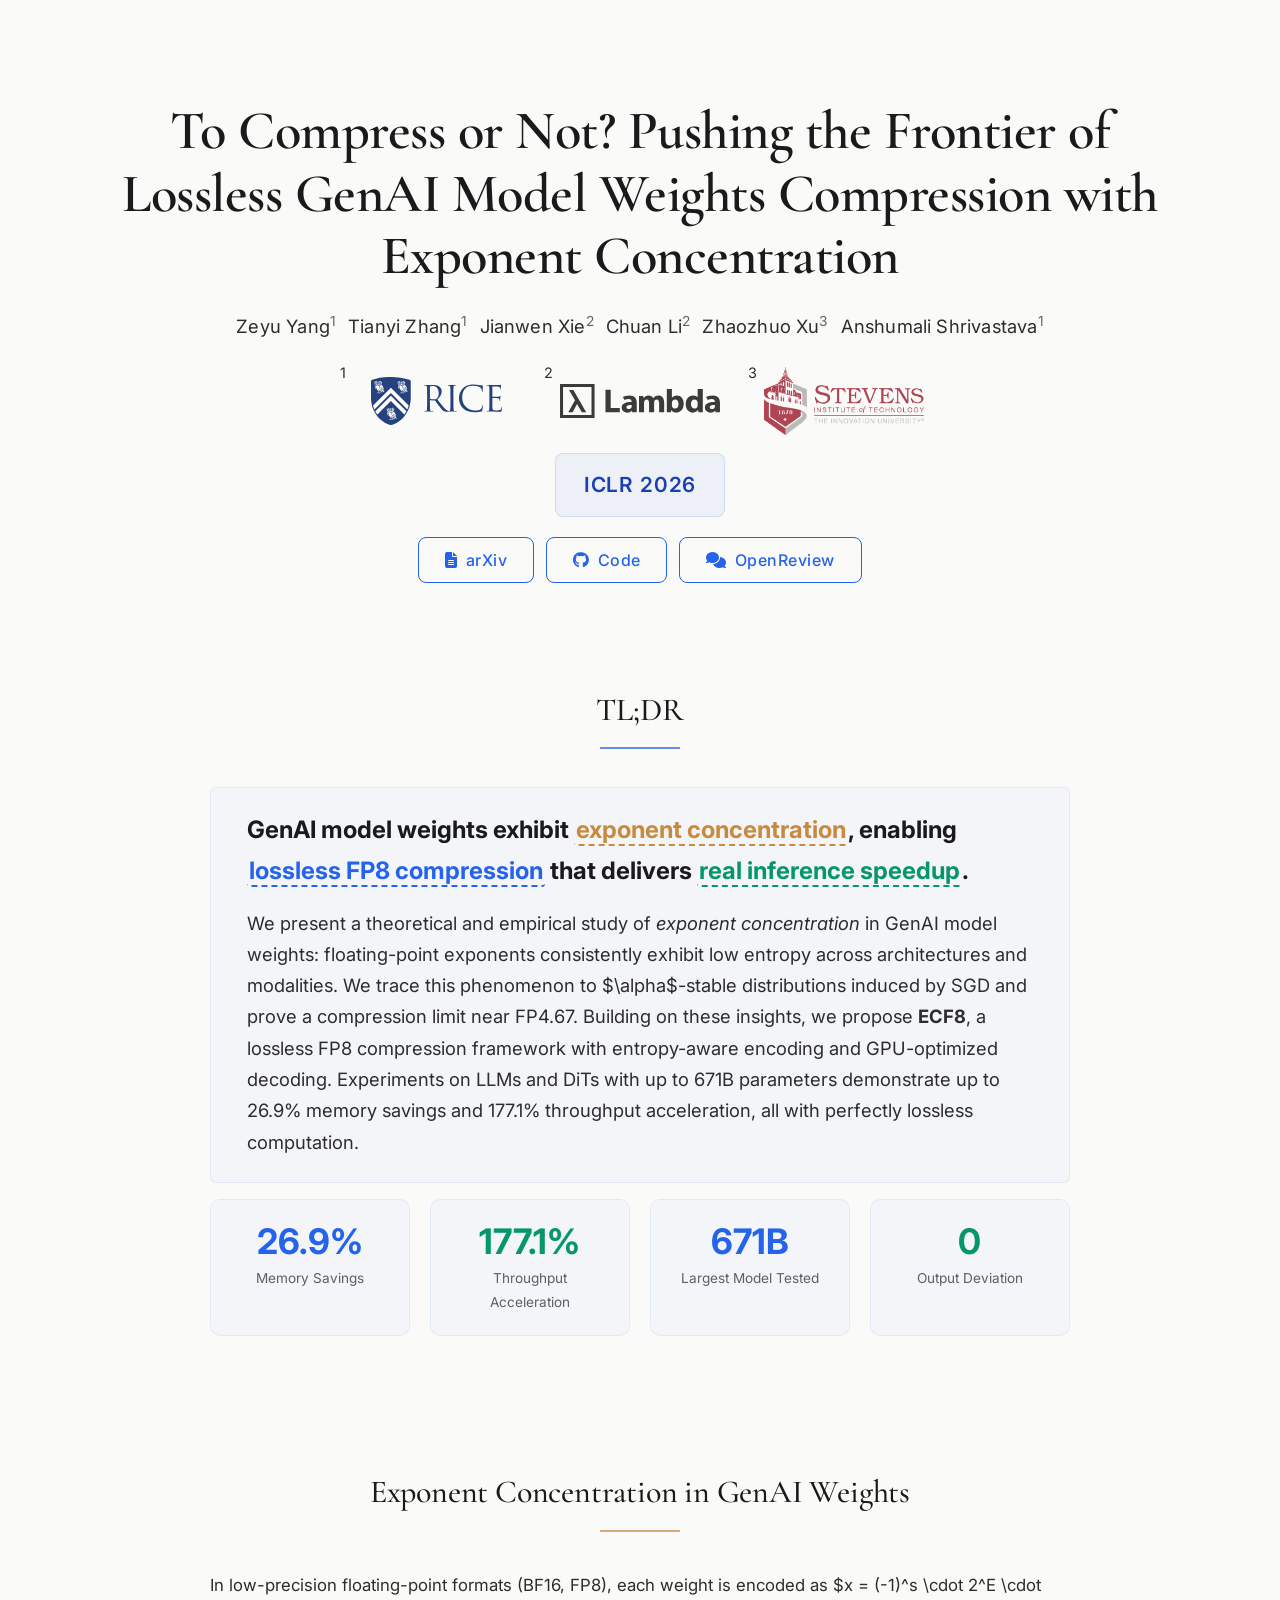
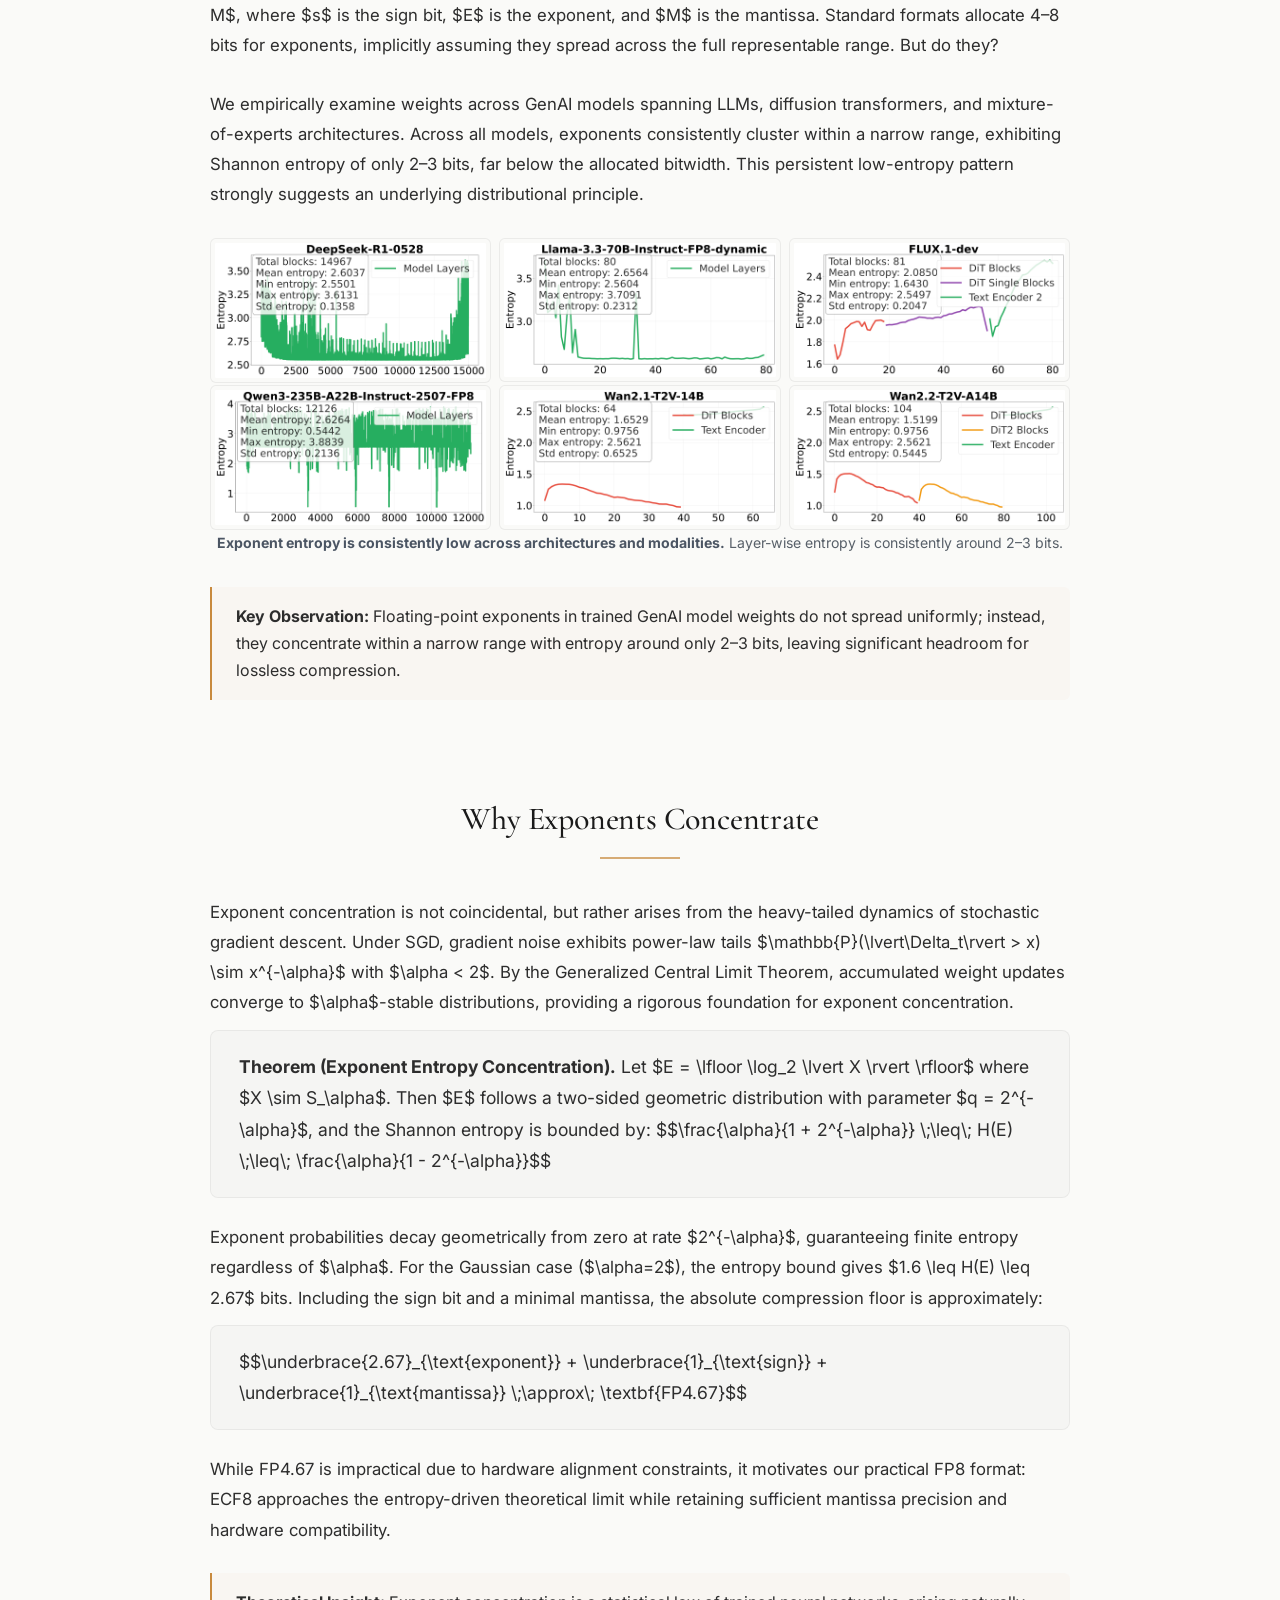
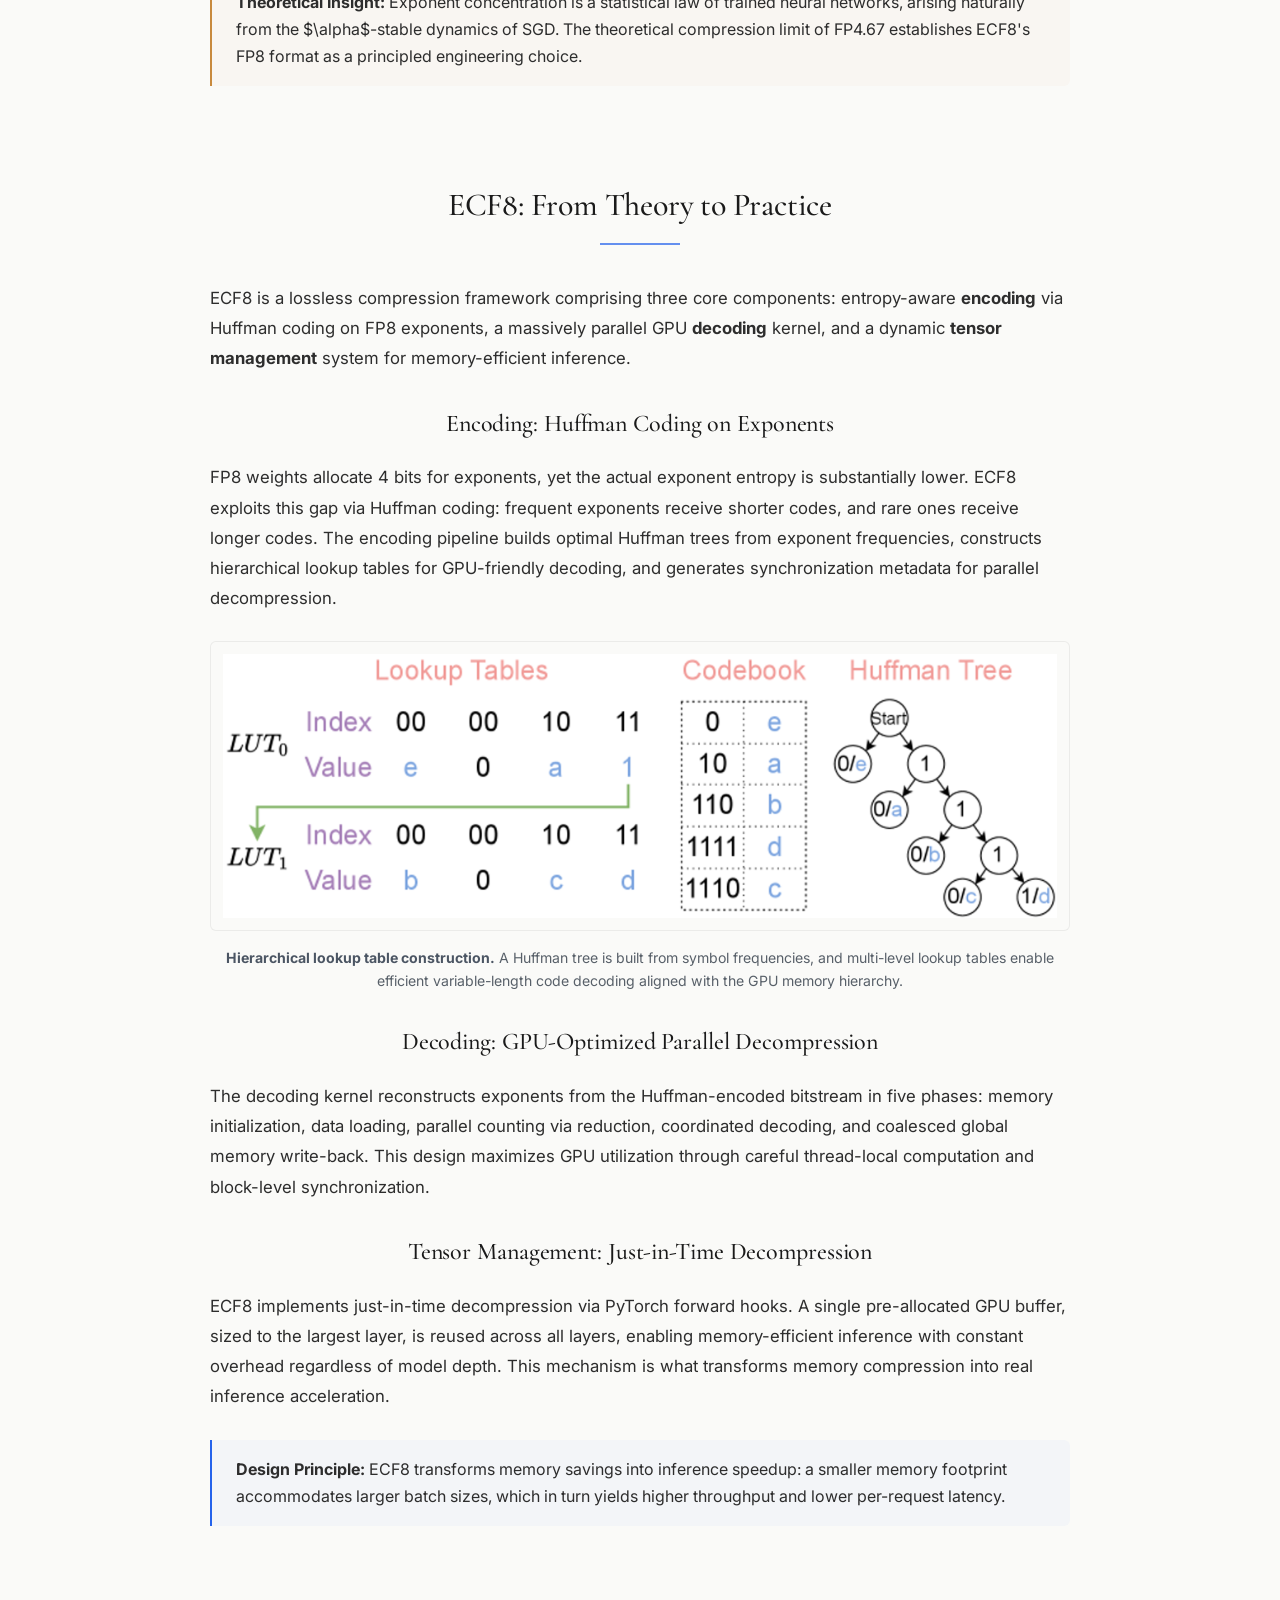
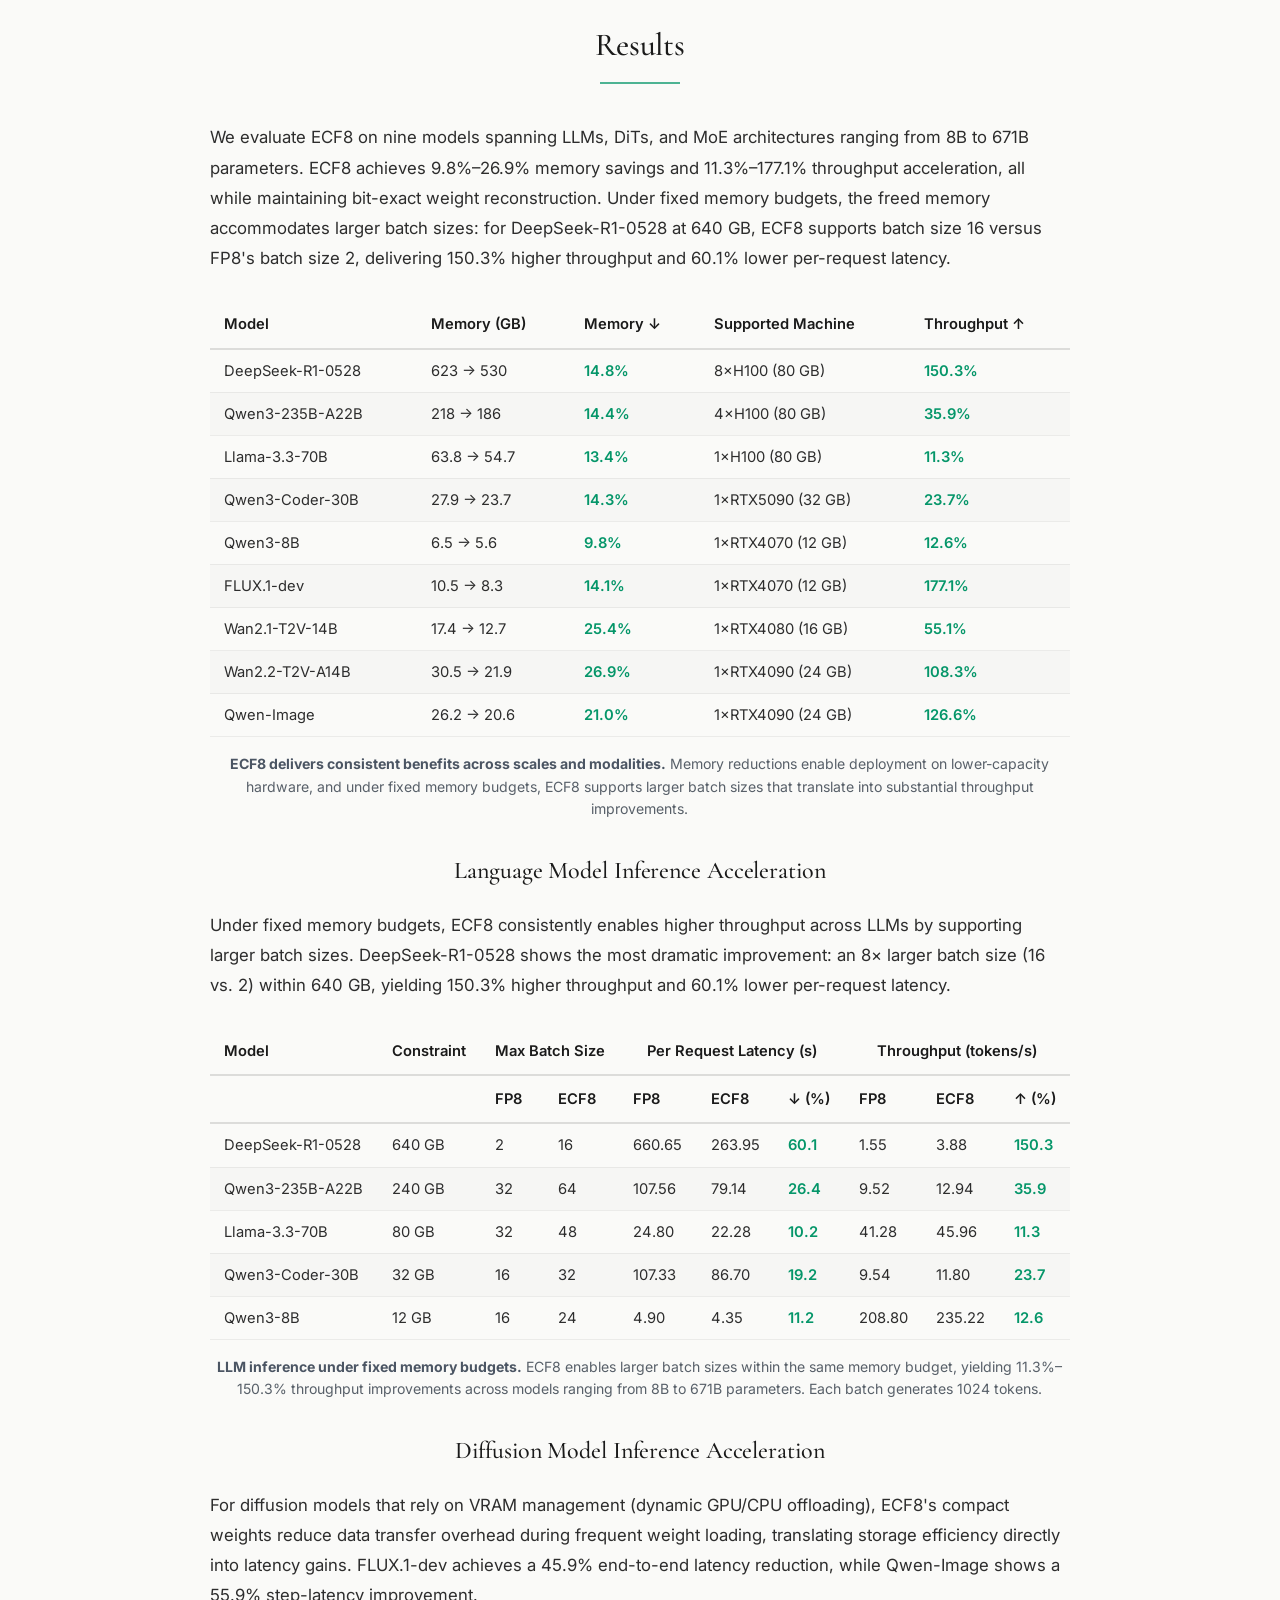
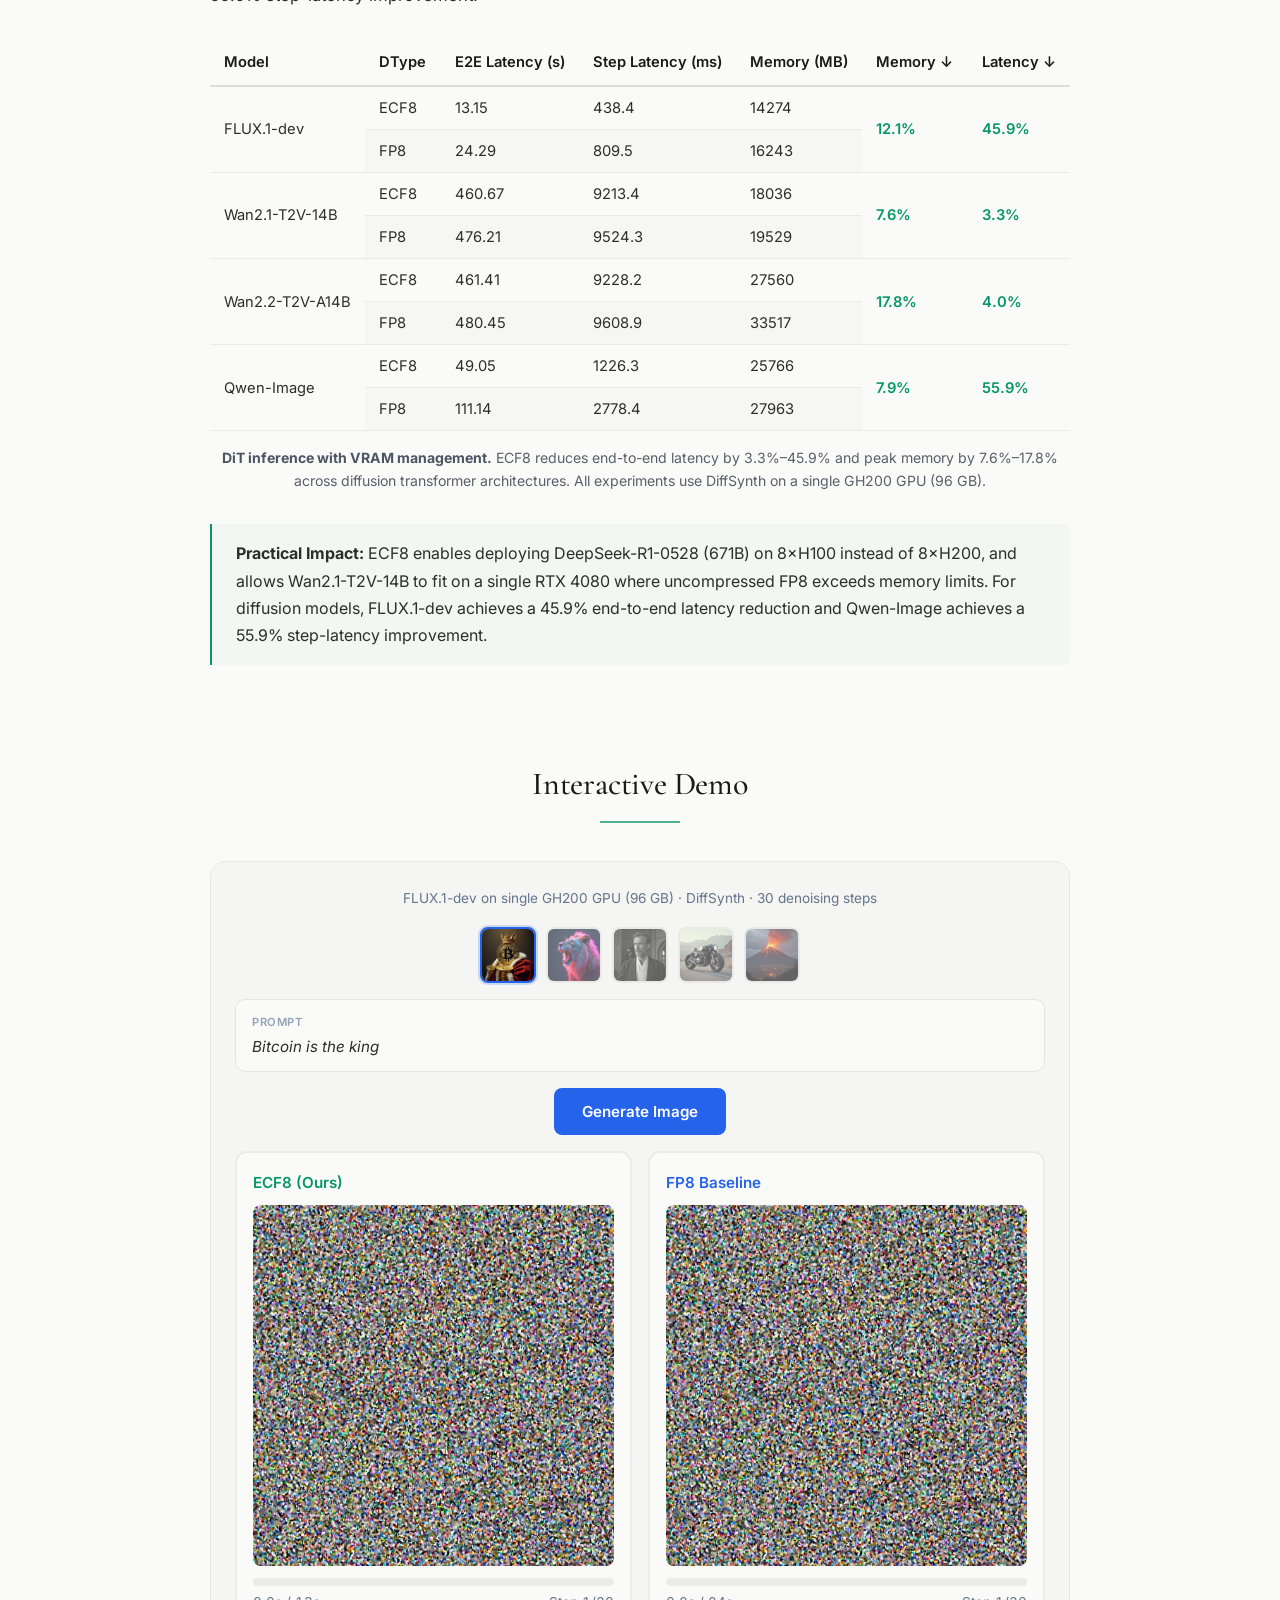
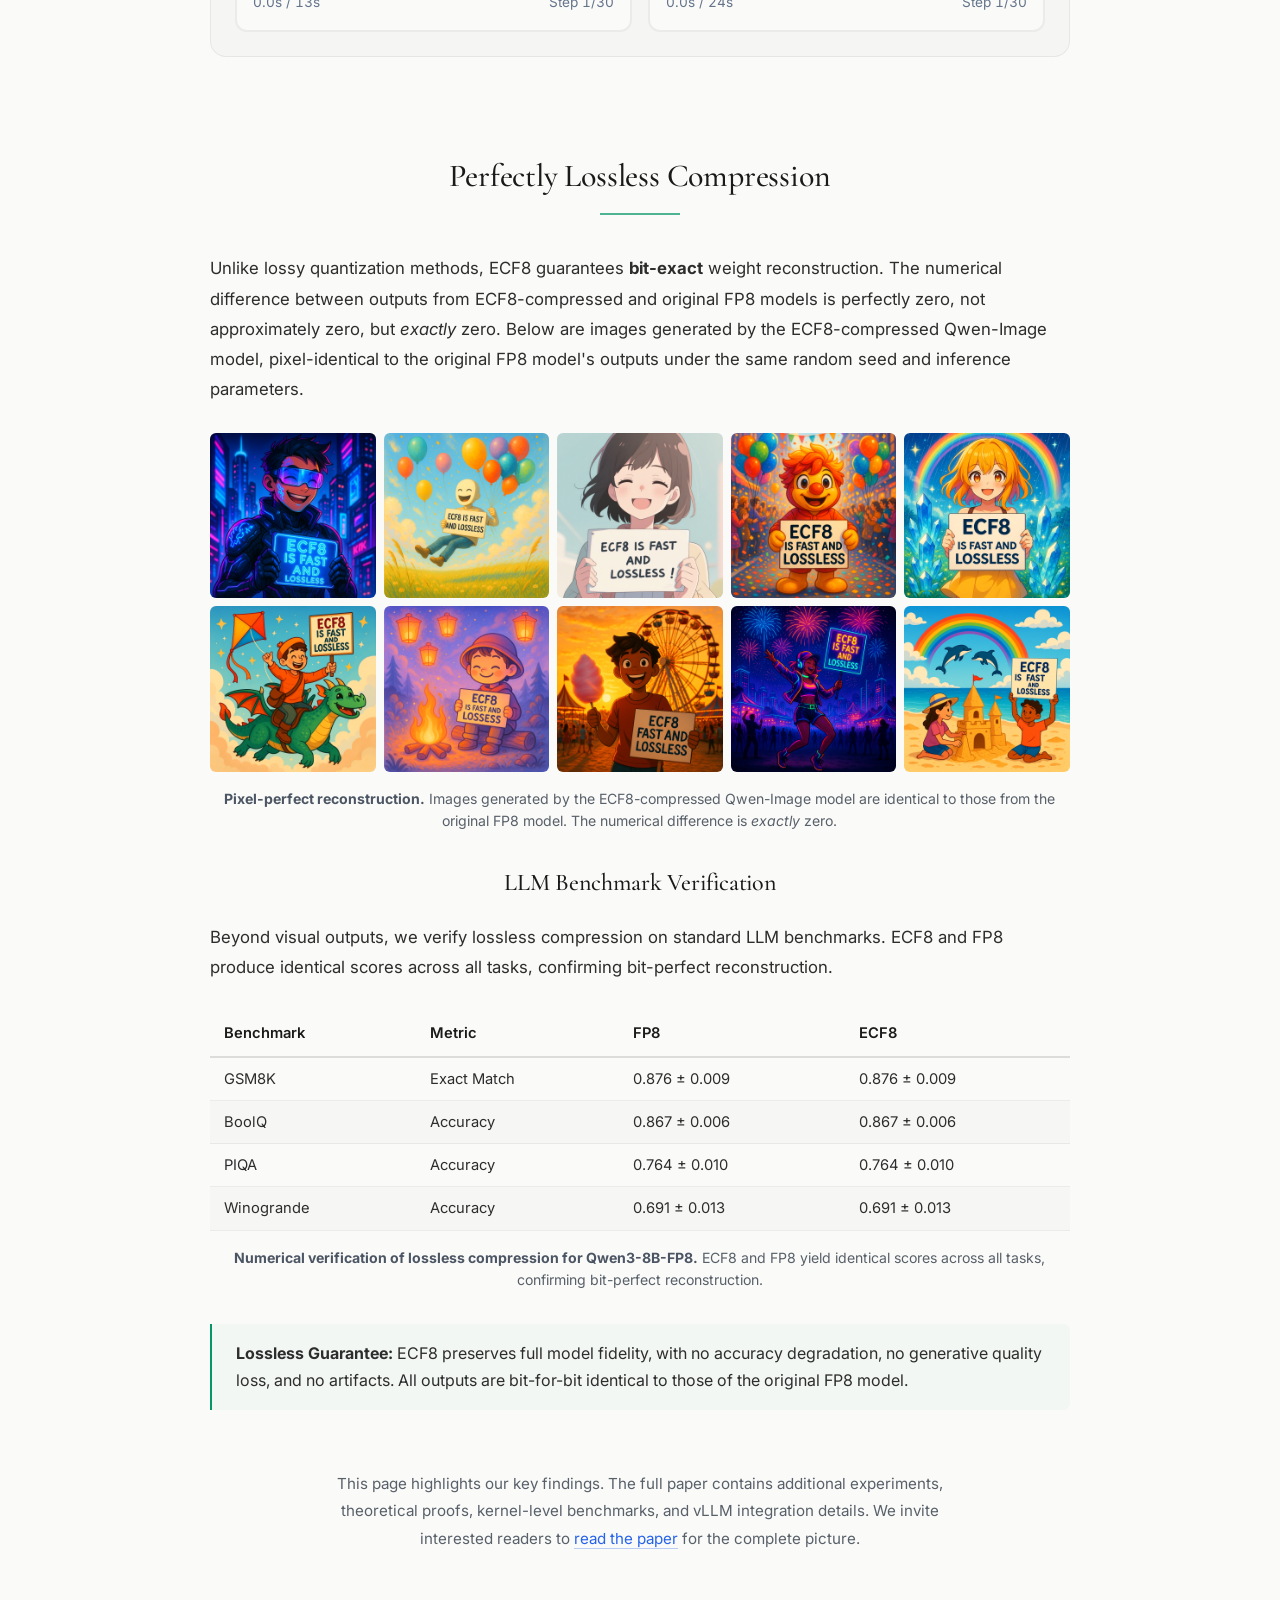
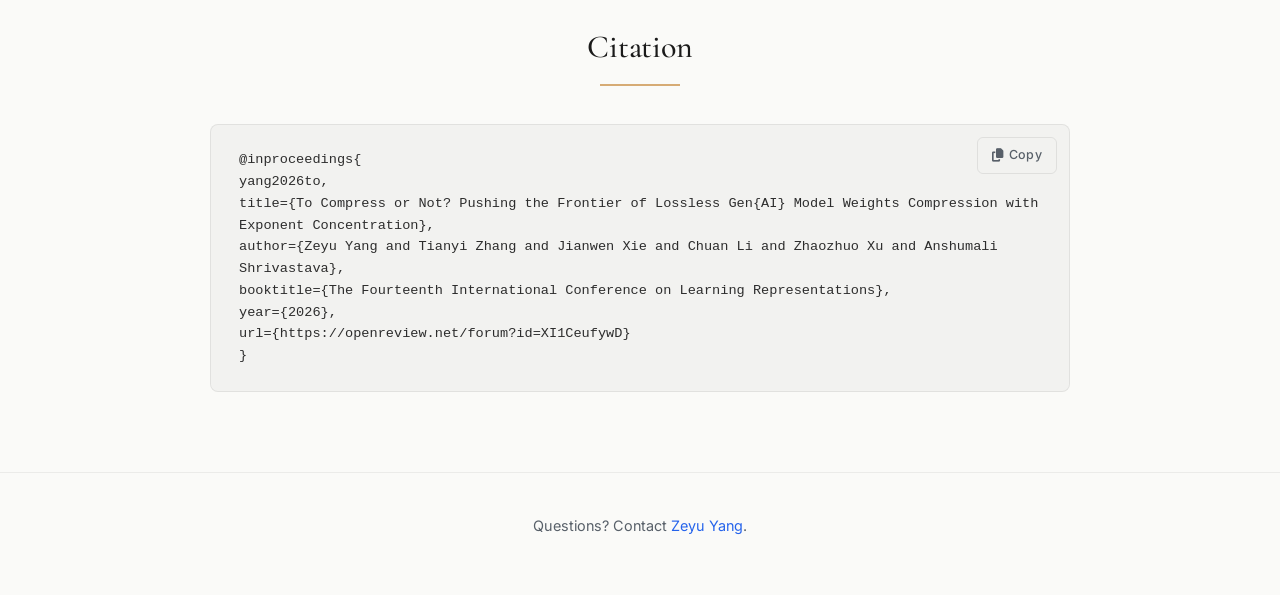
==== commit 9cbf3d5c: "update" ====
--- a/docs/index.html
+++ b/docs/index.html
@@ -88,7 +88,7 @@
                 <div class="tldr-box rounded mb-3">
                     <p class="tldr-headline mb-3">
                         GenAI model weights exhibit
-                        <span class="tldr-keyword" data-color="secondary">exponent concentration<span class="keyword-tooltip">Floating-point exponents in trained model weights cluster within a narrow range with only 2&ndash;3 bits, far below the 4&ndash;8 bits allocated by standard formats.</span></span>,
+                        <span class="tldr-keyword" data-color="secondary">exponent concentration<span class="keyword-tooltip">Floating-point exponents in trained model weights cluster within a narrow range with entropy around only 2&ndash;3 bits, far below the 4&ndash;8 bits allocated by standard formats.</span></span>,
                         enabling
                         <span class="tldr-keyword" data-color="primary">lossless FP8 compression<span class="keyword-tooltip">ECF8 applies Huffman coding to low-entropy exponents with GPU-optimized decoding, achieving bit-exact weight reconstruction with zero quality degradation.</span></span>
                         that delivers
@@ -188,7 +188,7 @@
 
                         <div class="callout callout--gold">
                             <p>
-                                <strong>Key Observation:</strong> Floating-point exponents in trained GenAI model weights do not spread uniformly; instead, they concentrate within a narrow range with only 2&ndash;3 bits, leaving significant headroom for lossless compression.
+                                <strong>Key Observation:</strong> Floating-point exponents in trained GenAI model weights do not spread uniformly; instead, they concentrate within a narrow range with entropy around only 2&ndash;3 bits, leaving significant headroom for lossless compression.
                             </p>
                         </div>
                     </div>
